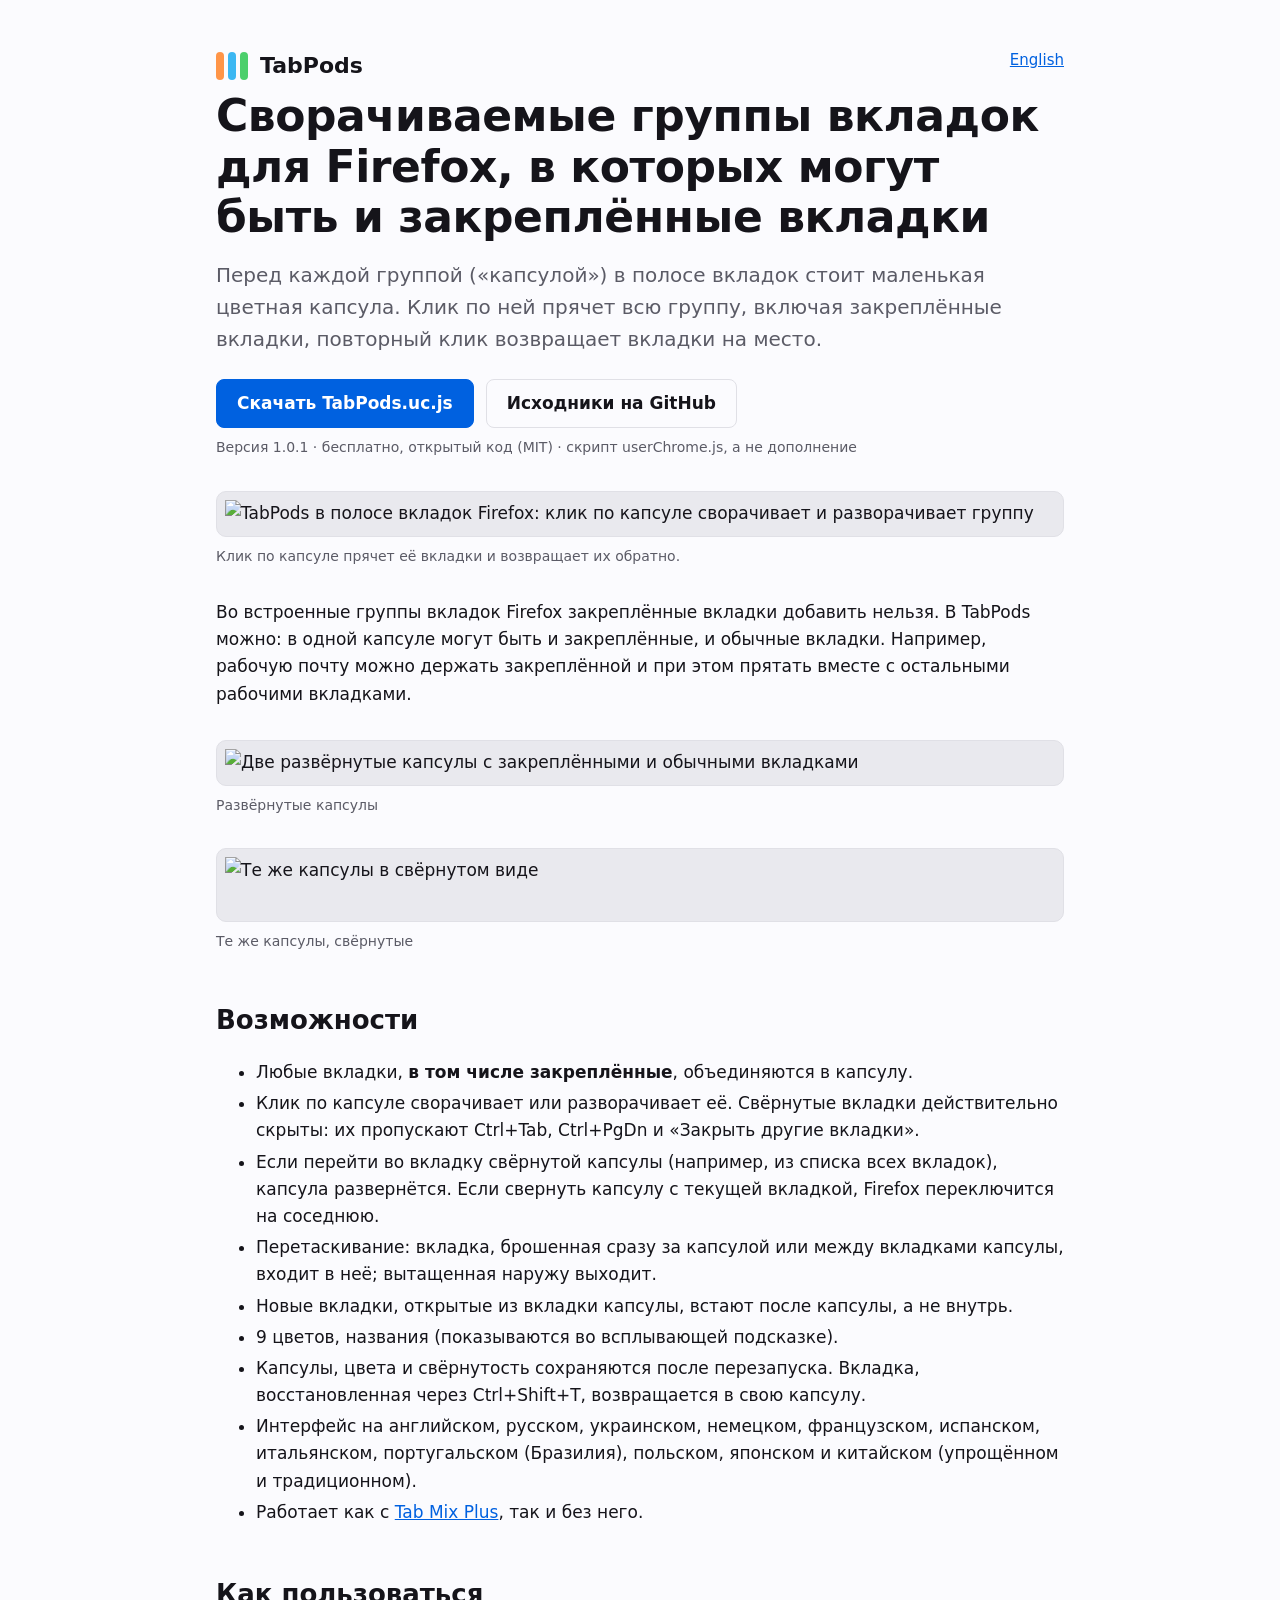
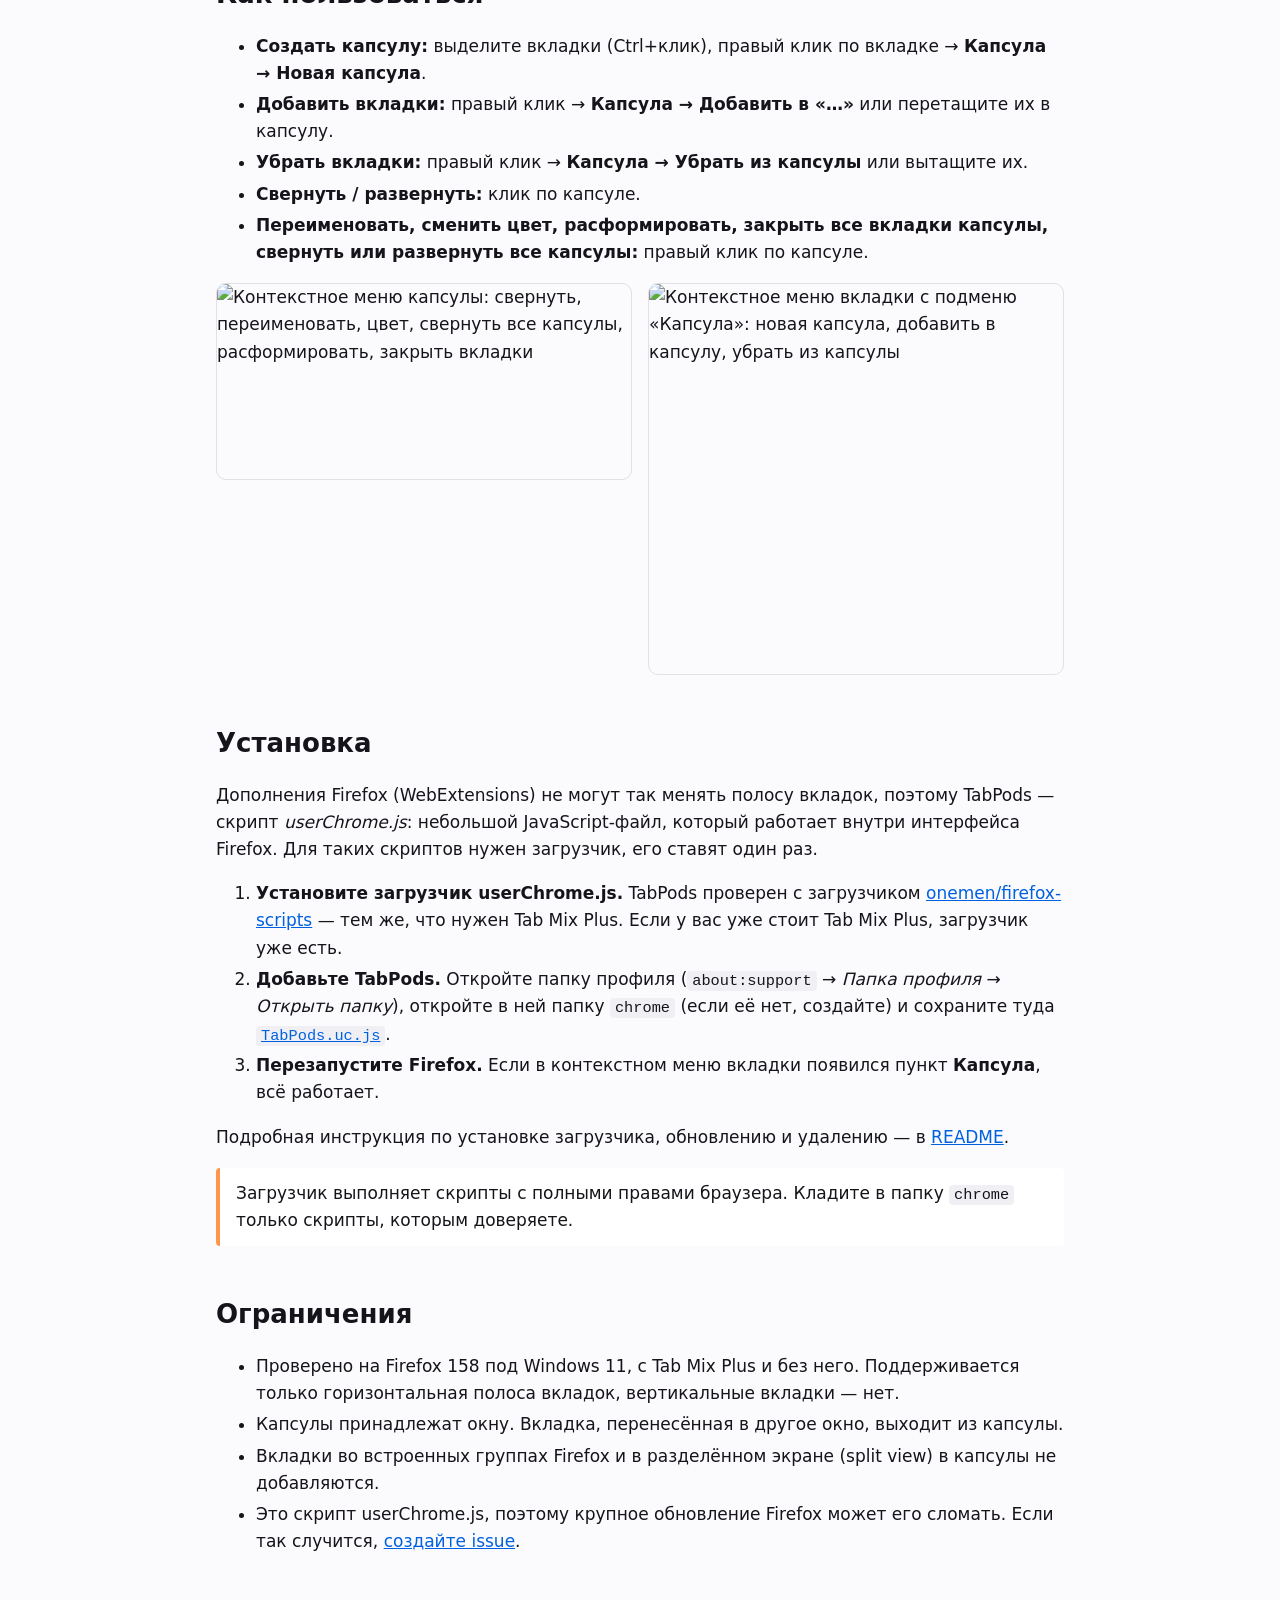
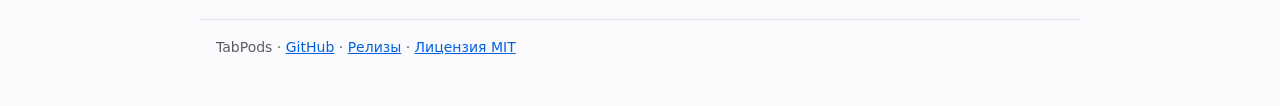
==== site/ru/index.html @ 1d57e06f "Add a project page on GitHub Pages site/ holds an English and a Russian landing page with a sitemap;" ====
<!doctype html>
<html lang="ru">
<head>
  <meta charset="utf-8">
  <meta name="viewport" content="width=device-width, initial-scale=1">
  <title>TabPods – сворачиваемые группы вкладок для Firefox, в том числе с закреплёнными вкладками</title>
  <meta name="description" content="TabPods — бесплатный скрипт userChrome.js для Firefox: цветные сворачиваемые группы вкладок, в которых могут быть и закреплённые вкладки. Клик по капсуле прячет всю группу.">
  <link rel="canonical" href="https://buinsky.github.io/TabPods/ru/">
  <link rel="alternate" hreflang="en" href="https://buinsky.github.io/TabPods/">
  <link rel="alternate" hreflang="ru" href="https://buinsky.github.io/TabPods/ru/">
  <link rel="alternate" hreflang="x-default" href="https://buinsky.github.io/TabPods/">
  <meta property="og:type" content="website">
  <meta property="og:title" content="TabPods – сворачиваемые группы вкладок для Firefox">
  <meta property="og:description" content="Цветные капсулы в полосе вкладок Firefox прячут группы вкладок, включая закреплённые.">
  <meta property="og:url" content="https://buinsky.github.io/TabPods/ru/">
  <meta property="og:image" content="https://buinsky.github.io/TabPods/images/capsule-menu.png">
  <meta property="og:locale" content="ru_RU">
  <link rel="stylesheet" href="../style.css">
  <script type="application/ld+json">
  {
    "@context": "https://schema.org",
    "@type": "SoftwareApplication",
    "name": "TabPods",
    "description": "Сворачиваемые группы вкладок для Firefox, в которых могут быть и закреплённые вкладки (скрипт userChrome.js).",
    "inLanguage": "ru",
    "applicationCategory": "BrowserApplication",
    "operatingSystem": "Windows, macOS, Linux",
    "softwareVersion": "1.0.1",
    "softwareRequirements": "Firefox с загрузчиком userChrome.js",
    "license": "https://opensource.org/licenses/MIT",
    "url": "https://buinsky.github.io/TabPods/ru/",
    "downloadUrl": "https://github.com/buinsky/TabPods/releases/latest/download/TabPods.uc.js",
    "codeRepository": "https://github.com/buinsky/TabPods",
    "offers": {"@type": "Offer", "price": "0", "priceCurrency": "USD"}
  }
  </script>
</head>
<body>
  <header>
    <a class="lang" href="../" hreflang="en" lang="en">English</a>
    <p class="brand"><span class="pills" aria-hidden="true"><span></span><span></span><span></span></span>TabPods</p>
    <h1>Сворачиваемые группы вкладок для Firefox, в которых могут быть и закреплённые вкладки</h1>
    <p class="lead">Перед каждой группой («капсулой») в полосе вкладок стоит маленькая цветная капсула. Клик по ней прячет всю группу, включая закреплённые вкладки, повторный клик возвращает вкладки на место.</p>
    <div class="actions">
      <a class="button primary" href="https://github.com/buinsky/TabPods/releases/latest/download/TabPods.uc.js">Скачать TabPods.uc.js</a>
      <a class="button" href="https://github.com/buinsky/TabPods/blob/main/README.ru.md">Исходники на GitHub</a>
    </div>
    <p class="meta">Версия 1.0.1 · бесплатно, открытый код (MIT) · скрипт userChrome.js, а не дополнение</p>
  </header>

  <main>
    <figure>
      <div class="strip"><img src="../images/demo.gif" width="1621" height="55" alt="TabPods в полосе вкладок Firefox: клик по капсуле сворачивает и разворачивает группу вкладок"></div>
      <figcaption>Клик по капсуле прячет её вкладки и возвращает их обратно.</figcaption>
    </figure>

    <p>Во встроенные группы вкладок Firefox закреплённые вкладки добавить нельзя. В TabPods можно: в одной капсуле могут быть и закреплённые, и обычные вкладки. Например, рабочую почту можно держать закреплённой и при этом прятать вместе с остальными рабочими вкладками.</p>

    <figure>
      <div class="strip"><img src="../images/expanded.png" width="1621" height="55" alt="Две развёрнутые капсулы с закреплёнными и обычными вкладками"></div>
      <figcaption>Развёрнутые капсулы</figcaption>
    </figure>
    <figure>
      <div class="strip"><img src="../images/collapsed.png" width="820" height="55" alt="Те же капсулы в свёрнутом виде"></div>
      <figcaption>Те же капсулы, свёрнутые</figcaption>
    </figure>

    <h2>Возможности</h2>
    <ul>
      <li>Любые вкладки, <strong>в том числе закреплённые</strong>, объединяются в капсулу.</li>
      <li>Клик по капсуле сворачивает или разворачивает её. Свёрнутые вкладки действительно скрыты: их пропускают Ctrl+Tab, Ctrl+PgDn и «Закрыть другие вкладки».</li>
      <li>Если перейти во вкладку свёрнутой капсулы (например, из списка всех вкладок), капсула развернётся. Если свернуть капсулу с текущей вкладкой, Firefox переключится на соседнюю.</li>
      <li>Перетаскивание: вкладка, брошенная сразу за капсулой или между вкладками капсулы, входит в неё; вытащенная наружу выходит.</li>
      <li>Новые вкладки, открытые из вкладки капсулы, встают после капсулы, а не внутрь.</li>
      <li>9 цветов, названия (показываются во всплывающей подсказке).</li>
      <li>Капсулы, цвета и свёрнутость сохраняются после перезапуска. Вкладка, восстановленная через Ctrl+Shift+T, возвращается в свою капсулу.</li>
      <li>Интерфейс на английском, русском, украинском, немецком, французском, испанском, итальянском, португальском (Бразилия), польском, японском и китайском (упрощённом и традиционном).</li>
      <li>Работает как с <a href="https://onemen.github.io/tabmixplus-docs/">Tab Mix Plus</a>, так и без него.</li>
    </ul>

    <h2>Как пользоваться</h2>
    <ul>
      <li><strong>Создать капсулу:</strong> выделите вкладки (Ctrl+клик), правый клик по вкладке → <strong>Капсула → Новая капсула</strong>.</li>
      <li><strong>Добавить вкладки:</strong> правый клик → <strong>Капсула → Добавить в «…»</strong> или перетащите их в капсулу.</li>
      <li><strong>Убрать вкладки:</strong> правый клик → <strong>Капсула → Убрать из капсулы</strong> или вытащите их.</li>
      <li><strong>Свернуть / развернуть:</strong> клик по капсуле.</li>
      <li><strong>Переименовать, сменить цвет, расформировать, закрыть все вкладки капсулы, свернуть или развернуть все капсулы:</strong> правый клик по капсуле.</li>
    </ul>
    <div class="shots">
      <img src="../images/capsule-menu.png" width="1000" height="470" alt="Контекстное меню капсулы: свернуть, переименовать, цвет, свернуть все капсулы, расформировать, закрыть вкладки">
      <img src="../images/tab-menu.png" width="860" height="810" alt="Контекстное меню вкладки с подменю «Капсула»: новая капсула, добавить в капсулу, убрать из капсулы">
    </div>

    <h2>Установка</h2>
    <p>Дополнения Firefox (WebExtensions) не могут так менять полосу вкладок, поэтому TabPods — скрипт <em>userChrome.js</em>: небольшой JavaScript-файл, который работает внутри интерфейса Firefox. Для таких скриптов нужен загрузчик, его ставят один раз.</p>
    <ol>
      <li><strong>Установите загрузчик userChrome.js.</strong> TabPods проверен с загрузчиком <a href="https://github.com/onemen/firefox-scripts">onemen/firefox-scripts</a> — тем же, что нужен Tab Mix Plus. Если у вас уже стоит Tab Mix Plus, загрузчик уже есть.</li>
      <li><strong>Добавьте TabPods.</strong> Откройте папку профиля (<code>about:support</code> → <em>Папка профиля</em> → <em>Открыть папку</em>), откройте в ней папку <code>chrome</code> (если её нет, создайте) и сохраните туда <a href="https://github.com/buinsky/TabPods/releases/latest/download/TabPods.uc.js"><code>TabPods.uc.js</code></a>.</li>
      <li><strong>Перезапустите Firefox.</strong> Если в контекстном меню вкладки появился пункт <strong>Капсула</strong>, всё работает.</li>
    </ol>
    <p>Подробная инструкция по установке загрузчика, обновлению и удалению — в <a href="https://github.com/buinsky/TabPods/blob/main/README.ru.md#установка">README</a>.</p>
    <p class="note">Загрузчик выполняет скрипты с полными правами браузера. Кладите в папку <code>chrome</code> только скрипты, которым доверяете.</p>

    <h2>Ограничения</h2>
    <ul>
      <li>Проверено на Firefox 158 под Windows 11, с Tab Mix Plus и без него. Поддерживается только горизонтальная полоса вкладок, вертикальные вкладки — нет.</li>
      <li>Капсулы принадлежат окну. Вкладка, перенесённая в другое окно, выходит из капсулы.</li>
      <li>Вкладки во встроенных группах Firefox и в разделённом экране (split view) в капсулы не добавляются.</li>
      <li>Это скрипт userChrome.js, поэтому крупное обновление Firefox может его сломать. Если так случится, <a href="https://github.com/buinsky/TabPods/issues">создайте issue</a>.</li>
    </ul>
  </main>

  <footer>
    TabPods · <a href="https://github.com/buinsky/TabPods">GitHub</a> · <a href="https://github.com/buinsky/TabPods/releases">Релизы</a> · <a href="https://github.com/buinsky/TabPods/blob/main/LICENSE">Лицензия MIT</a>
  </footer>
</body>
</html>
---- site/style.css ----
:root {
  --bg: #fbfbfe;
  --surface: #ffffff;
  --text: #15141a;
  --muted: #5b5b66;
  --border: #e0e0e6;
  --code-bg: #f0f0f4;
  --accent: #0061e0;
  --accent-text: #ffffff;
  --strip: #e9e9ee;
  --orange: #ff9548;
  --blue: #3cb7f2;
  --green: #4ccf6c;
  color-scheme: light;
}

@media (prefers-color-scheme: dark) {
  :root {
    --bg: #1c1b22;
    --surface: #2b2a33;
    --text: #fbfbfe;
    --muted: #b8b8c2;
    --border: #3f3e48;
    --code-bg: #35343d;
    --accent: #00ddff;
    --accent-text: #15141a;
    --strip: #2b2a33;
    color-scheme: dark;
  }
}

* {
  box-sizing: border-box;
}

body {
  margin: 0;
  background: var(--bg);
  color: var(--text);
  font: 17px/1.6 system-ui, -apple-system, "Segoe UI", Roboto, "Helvetica Neue", Arial, sans-serif;
}

a {
  color: var(--accent);
}

main,
header,
footer {
  max-width: 880px;
  margin: 0 auto;
  padding: 0 16px;
}

header {
  padding-top: 48px;
}

.lang {
  float: right;
  font-size: 15px;
}

.brand {
  display: flex;
  align-items: center;
  gap: 12px;
  margin: 0 0 8px;
  font-size: 22px;
  font-weight: 700;
}

.pills {
  display: inline-flex;
  gap: 4px;
}

.pills span {
  width: 8px;
  height: 28px;
  border-radius: 4px;
  background: var(--orange);
}

.pills span:nth-child(2) {
  background: var(--blue);
}

.pills span:nth-child(3) {
  background: var(--green);
}

h1 {
  margin: 0 0 16px;
  font-size: clamp(30px, 5vw, 44px);
  line-height: 1.15;
  letter-spacing: -0.01em;
}

.lead {
  margin: 0 0 24px;
  color: var(--muted);
  font-size: 20px;
}

.actions {
  display: flex;
  flex-wrap: wrap;
  gap: 12px;
  margin-bottom: 8px;
}

.button {
  display: inline-block;
  padding: 10px 20px;
  border: 1px solid var(--border);
  border-radius: 8px;
  color: var(--text);
  font-weight: 600;
  text-decoration: none;
}

.button.primary {
  border-color: var(--accent);
  background: var(--accent);
  color: var(--accent-text);
}

.meta {
  margin: 0;
  color: var(--muted);
  font-size: 14px;
}

figure {
  margin: 32px 0;
}

.strip {
  overflow-x: auto;
  padding: 8px;
  border: 1px solid var(--border);
  border-radius: 10px;
  background: var(--strip);
}

.strip img {
  display: block;
  width: 100%;
  min-width: 600px;
  height: auto;
}

figcaption {
  margin-top: 8px;
  color: var(--muted);
  font-size: 14px;
}

.shots {
  display: grid;
  grid-template-columns: repeat(auto-fit, minmax(260px, 1fr));
  gap: 16px;
  align-items: start;
}

.shots img {
  display: block;
  width: 100%;
  height: auto;
  border: 1px solid var(--border);
  border-radius: 10px;
}

h2 {
  margin: 48px 0 12px;
  font-size: 26px;
}

h3 {
  margin: 24px 0 8px;
  font-size: 19px;
}

li {
  margin: 4px 0;
}

code,
pre {
  font-family: ui-monospace, "Cascadia Code", Consolas, monospace;
  font-size: 0.9em;
}

code {
  padding: 1px 5px;
  border-radius: 4px;
  background: var(--code-bg);
}

.note {
  padding: 12px 16px;
  border-left: 4px solid var(--orange);
  border-radius: 4px;
  background: var(--surface);
}

footer {
  margin-top: 64px;
  padding-top: 16px;
  padding-bottom: 48px;
  border-top: 1px solid var(--border);
  color: var(--muted);
  font-size: 14px;
}
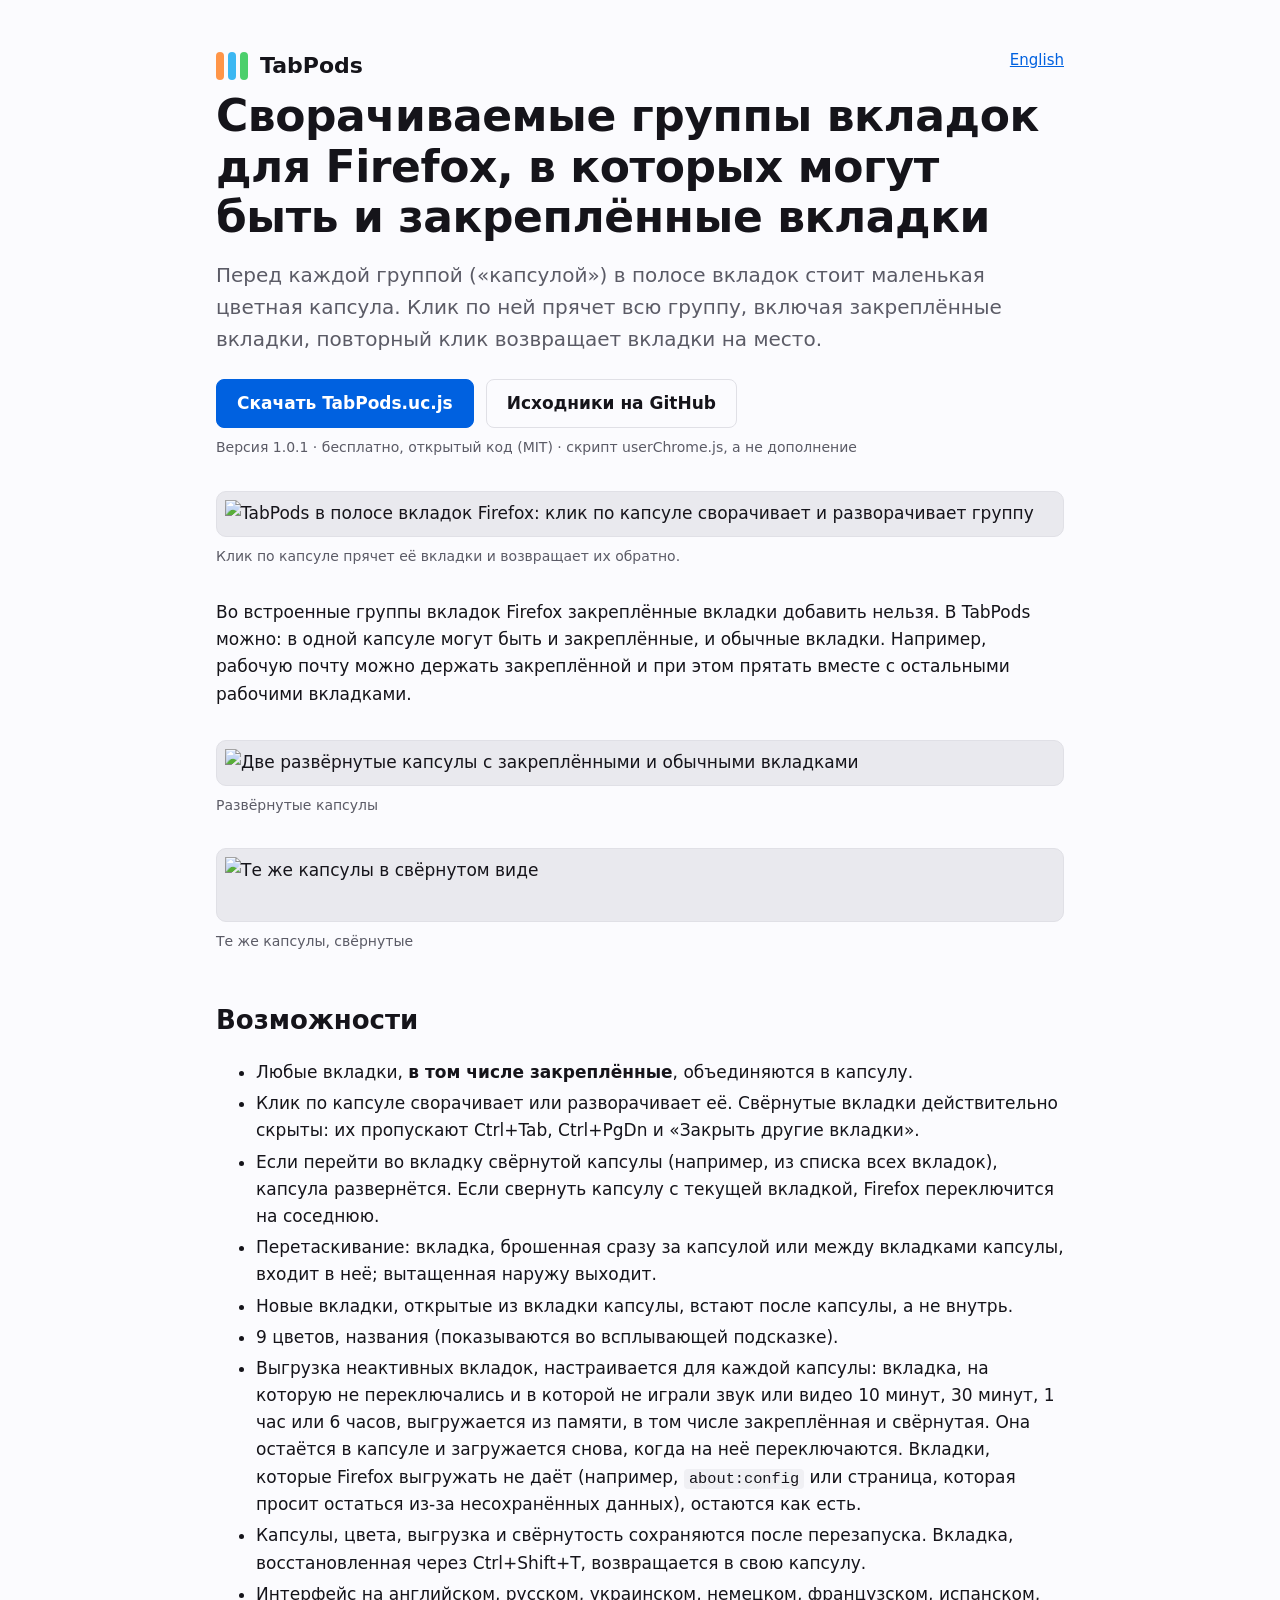
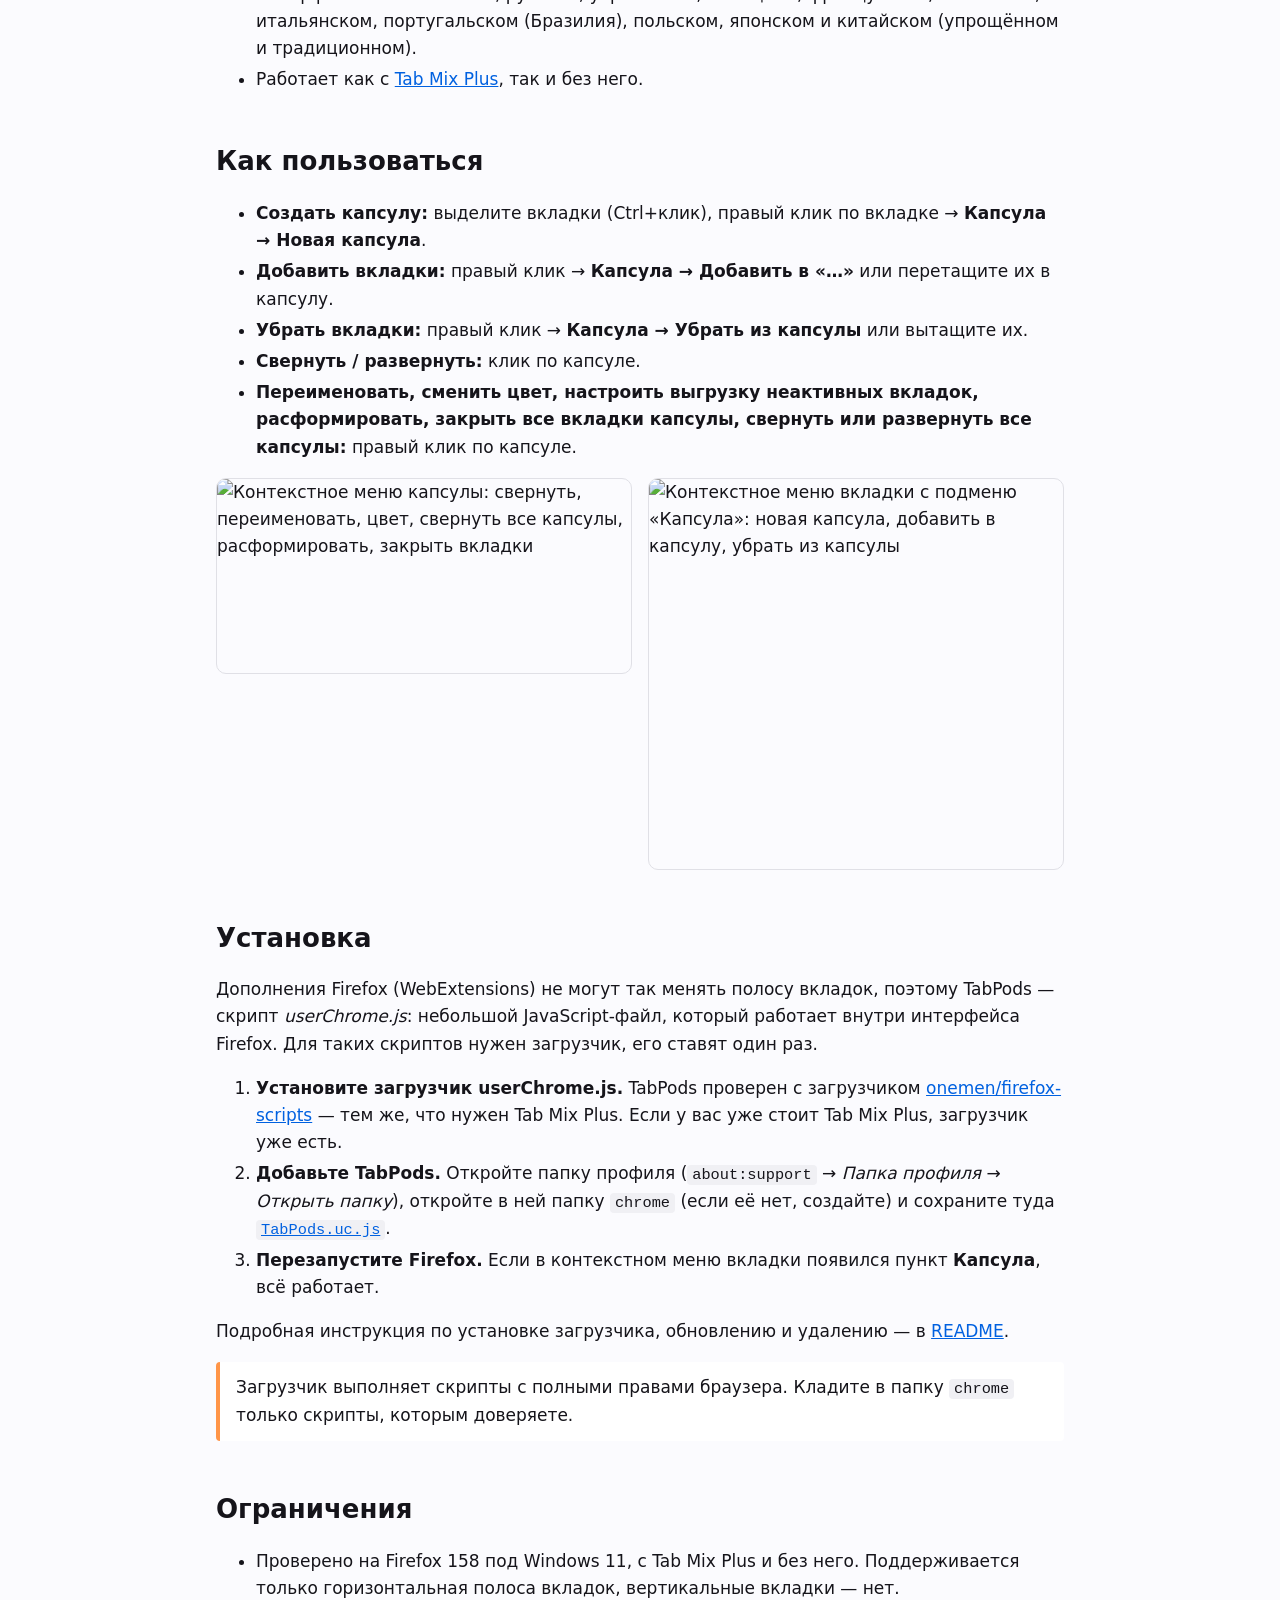
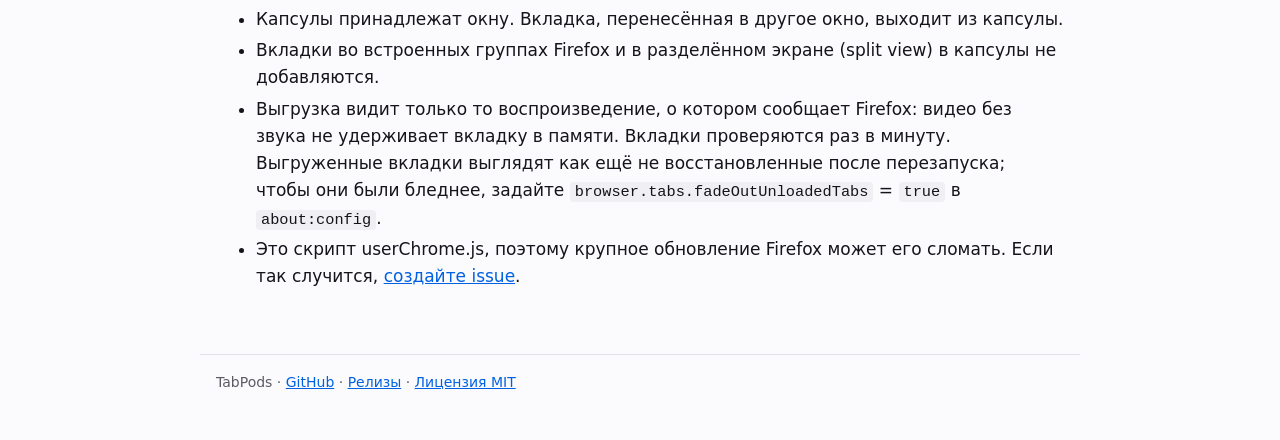
==== commit 5012bd42: "TabPods 1.1.0: unload inactive tabs of a pod The capsule menu gets an "Unload inactive tabs" submenu" ====
--- a/site/ru/index.html
+++ b/site/ru/index.html
@@ -73,7 +73,8 @@
       <li>Перетаскивание: вкладка, брошенная сразу за капсулой или между вкладками капсулы, входит в неё; вытащенная наружу выходит.</li>
       <li>Новые вкладки, открытые из вкладки капсулы, встают после капсулы, а не внутрь.</li>
       <li>9 цветов, названия (показываются во всплывающей подсказке).</li>
-      <li>Капсулы, цвета и свёрнутость сохраняются после перезапуска. Вкладка, восстановленная через Ctrl+Shift+T, возвращается в свою капсулу.</li>
+      <li>Выгрузка неактивных вкладок, настраивается для каждой капсулы: вкладка, на которую не переключались и в которой не играли звук или видео 10 минут, 30 минут, 1 час или 6 часов, выгружается из памяти, в том числе закреплённая и свёрнутая. Она остаётся в капсуле и загружается снова, когда на неё переключаются. Вкладки, которые Firefox выгружать не даёт (например, <code>about:config</code> или страница, которая просит остаться из-за несохранённых данных), остаются как есть.</li>
+      <li>Капсулы, цвета, выгрузка и свёрнутость сохраняются после перезапуска. Вкладка, восстановленная через Ctrl+Shift+T, возвращается в свою капсулу.</li>
       <li>Интерфейс на английском, русском, украинском, немецком, французском, испанском, итальянском, португальском (Бразилия), польском, японском и китайском (упрощённом и традиционном).</li>
       <li>Работает как с <a href="https://onemen.github.io/tabmixplus-docs/">Tab Mix Plus</a>, так и без него.</li>
     </ul>
@@ -84,7 +85,7 @@
       <li><strong>Добавить вкладки:</strong> правый клик → <strong>Капсула → Добавить в «…»</strong> или перетащите их в капсулу.</li>
       <li><strong>Убрать вкладки:</strong> правый клик → <strong>Капсула → Убрать из капсулы</strong> или вытащите их.</li>
       <li><strong>Свернуть / развернуть:</strong> клик по капсуле.</li>
-      <li><strong>Переименовать, сменить цвет, расформировать, закрыть все вкладки капсулы, свернуть или развернуть все капсулы:</strong> правый клик по капсуле.</li>
+      <li><strong>Переименовать, сменить цвет, настроить выгрузку неактивных вкладок, расформировать, закрыть все вкладки капсулы, свернуть или развернуть все капсулы:</strong> правый клик по капсуле.</li>
     </ul>
     <div class="shots">
       <img src="../images/capsule-menu.png" width="1000" height="470" alt="Контекстное меню капсулы: свернуть, переименовать, цвет, свернуть все капсулы, расформировать, закрыть вкладки">
@@ -106,6 +107,7 @@
       <li>Проверено на Firefox 158 под Windows 11, с Tab Mix Plus и без него. Поддерживается только горизонтальная полоса вкладок, вертикальные вкладки — нет.</li>
       <li>Капсулы принадлежат окну. Вкладка, перенесённая в другое окно, выходит из капсулы.</li>
       <li>Вкладки во встроенных группах Firefox и в разделённом экране (split view) в капсулы не добавляются.</li>
+      <li>Выгрузка видит только то воспроизведение, о котором сообщает Firefox: видео без звука не удерживает вкладку в памяти. Вкладки проверяются раз в минуту. Выгруженные вкладки выглядят как ещё не восстановленные после перезапуска; чтобы они были бледнее, задайте <code>browser.tabs.fadeOutUnloadedTabs</code> = <code>true</code> в <code>about:config</code>.</li>
       <li>Это скрипт userChrome.js, поэтому крупное обновление Firefox может его сломать. Если так случится, <a href="https://github.com/buinsky/TabPods/issues">создайте issue</a>.</li>
     </ul>
   </main>
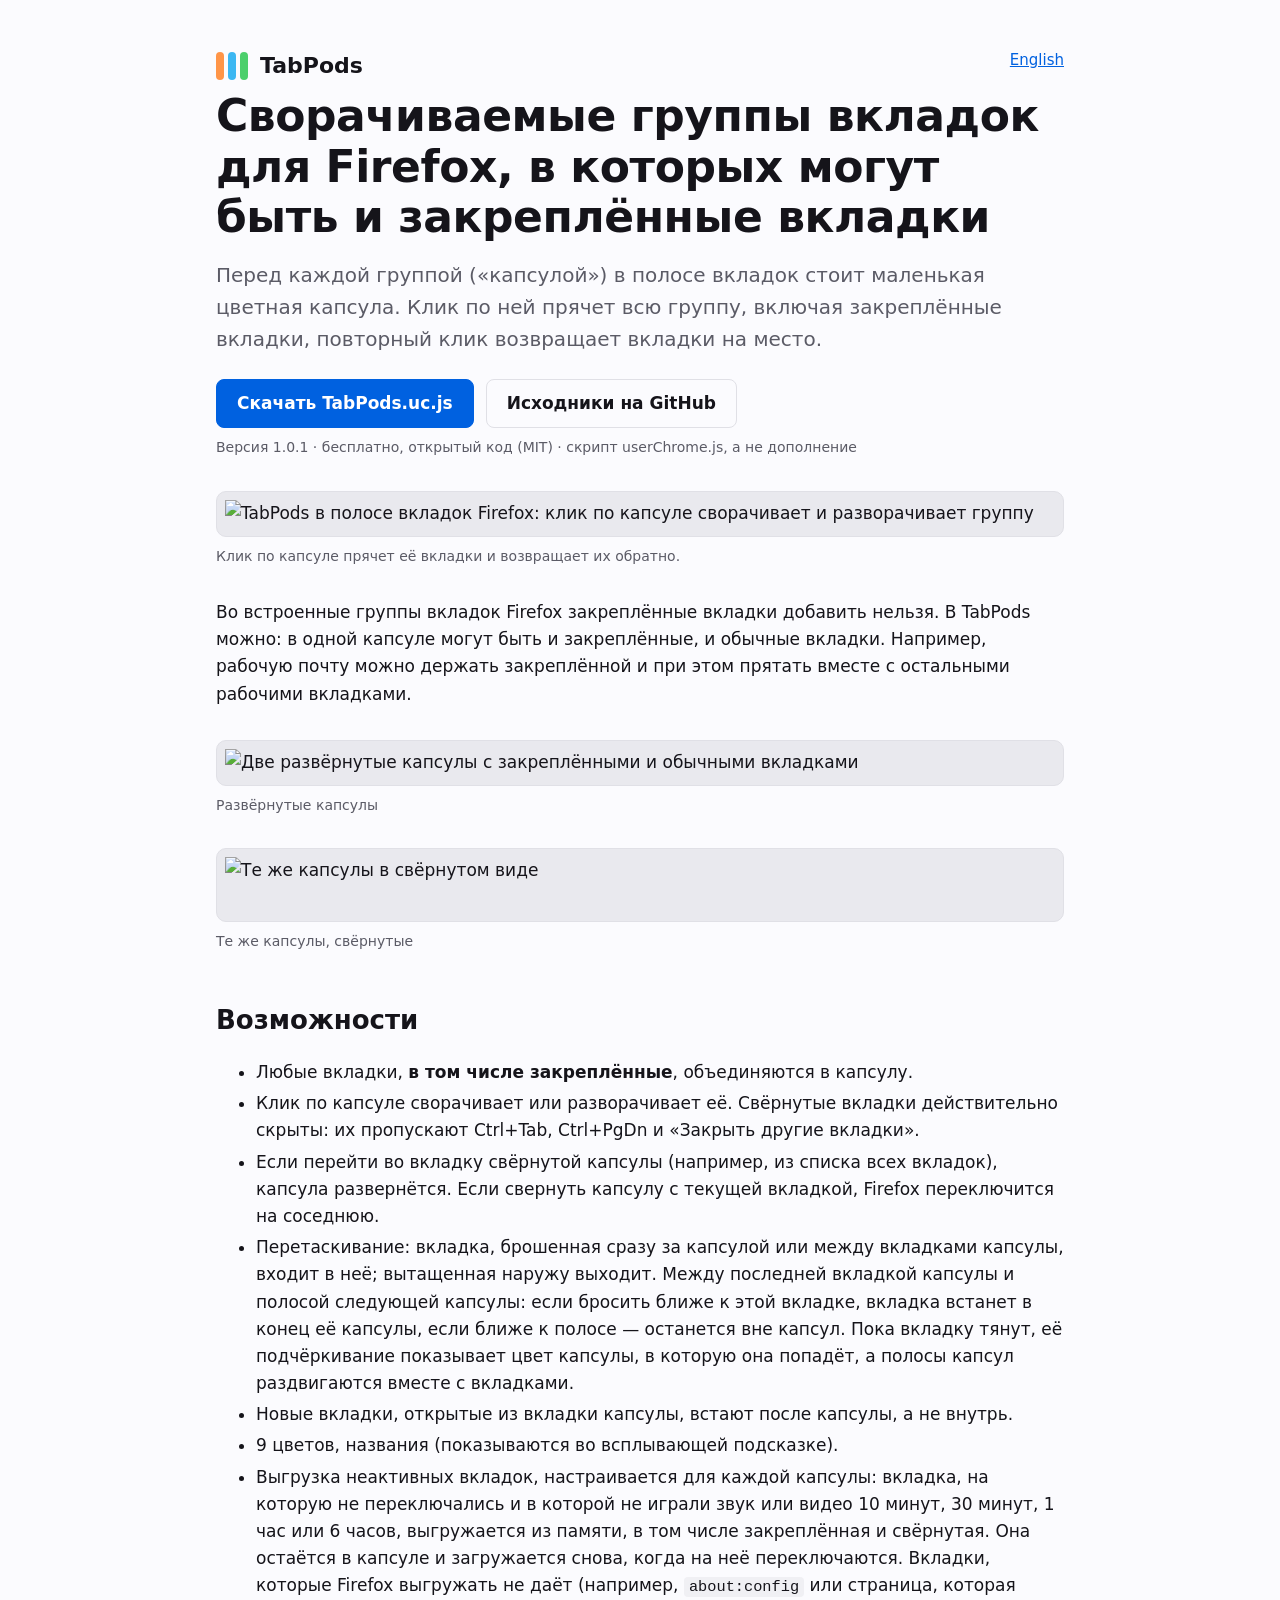
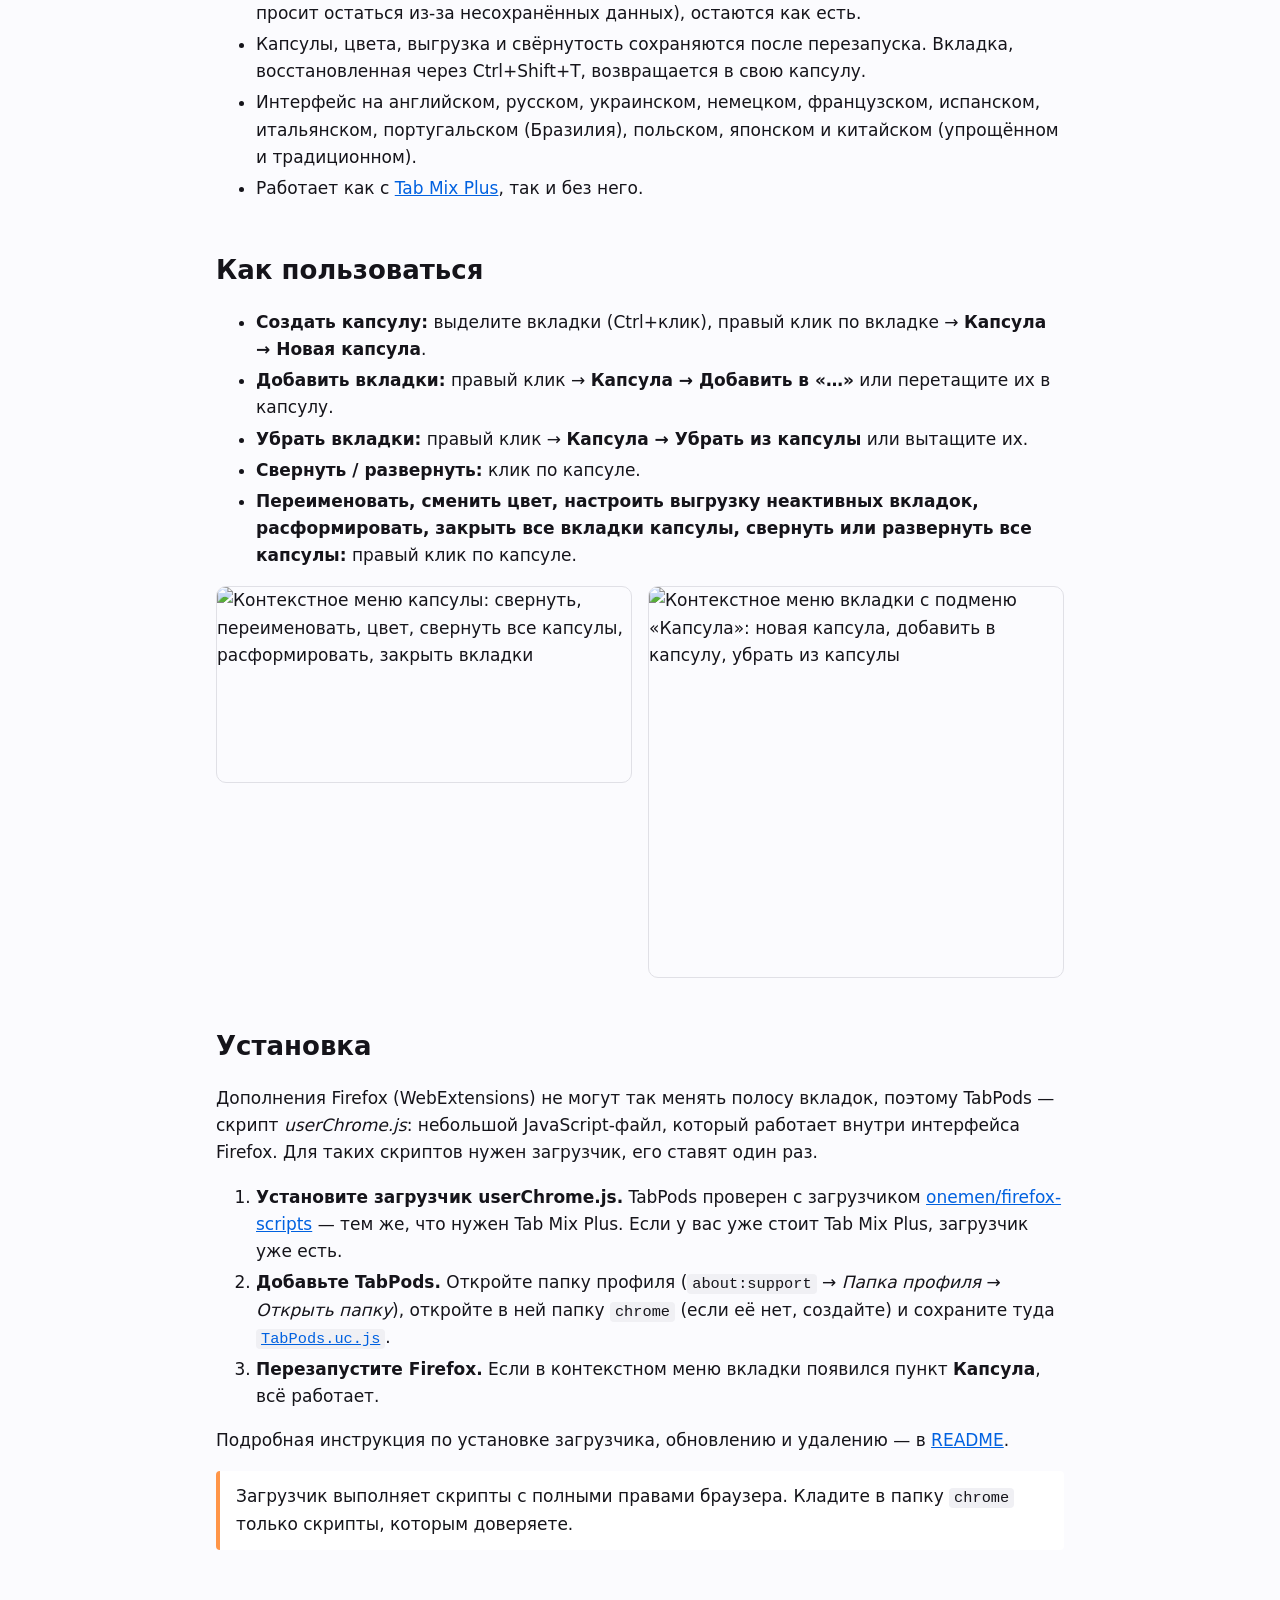
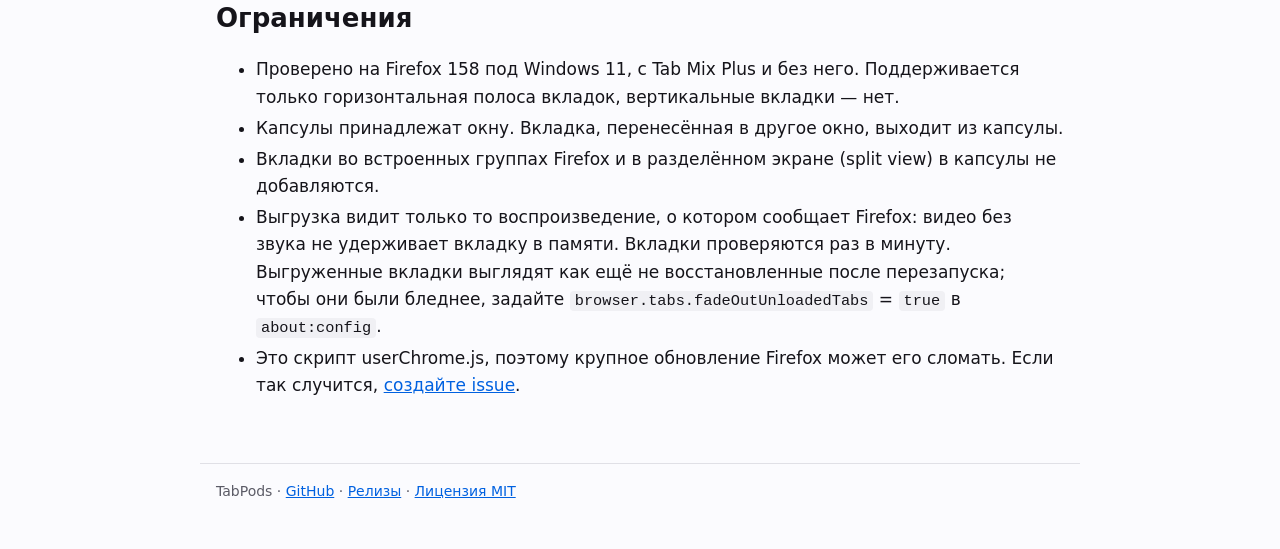
==== commit 58530ad8: "TabPods 1.2.0: drop a tab at the end of a pod, show where it goes Firefox does not know about capsul" ====
--- a/site/ru/index.html
+++ b/site/ru/index.html
@@ -70,7 +70,7 @@
       <li>Любые вкладки, <strong>в том числе закреплённые</strong>, объединяются в капсулу.</li>
       <li>Клик по капсуле сворачивает или разворачивает её. Свёрнутые вкладки действительно скрыты: их пропускают Ctrl+Tab, Ctrl+PgDn и «Закрыть другие вкладки».</li>
       <li>Если перейти во вкладку свёрнутой капсулы (например, из списка всех вкладок), капсула развернётся. Если свернуть капсулу с текущей вкладкой, Firefox переключится на соседнюю.</li>
-      <li>Перетаскивание: вкладка, брошенная сразу за капсулой или между вкладками капсулы, входит в неё; вытащенная наружу выходит.</li>
+      <li>Перетаскивание: вкладка, брошенная сразу за капсулой или между вкладками капсулы, входит в неё; вытащенная наружу выходит. Между последней вкладкой капсулы и полосой следующей капсулы: если бросить ближе к этой вкладке, вкладка встанет в конец её капсулы, если ближе к полосе — останется вне капсул. Пока вкладку тянут, её подчёркивание показывает цвет капсулы, в которую она попадёт, а полосы капсул раздвигаются вместе с вкладками.</li>
       <li>Новые вкладки, открытые из вкладки капсулы, встают после капсулы, а не внутрь.</li>
       <li>9 цветов, названия (показываются во всплывающей подсказке).</li>
       <li>Выгрузка неактивных вкладок, настраивается для каждой капсулы: вкладка, на которую не переключались и в которой не играли звук или видео 10 минут, 30 минут, 1 час или 6 часов, выгружается из памяти, в том числе закреплённая и свёрнутая. Она остаётся в капсуле и загружается снова, когда на неё переключаются. Вкладки, которые Firefox выгружать не даёт (например, <code>about:config</code> или страница, которая просит остаться из-за несохранённых данных), остаются как есть.</li>
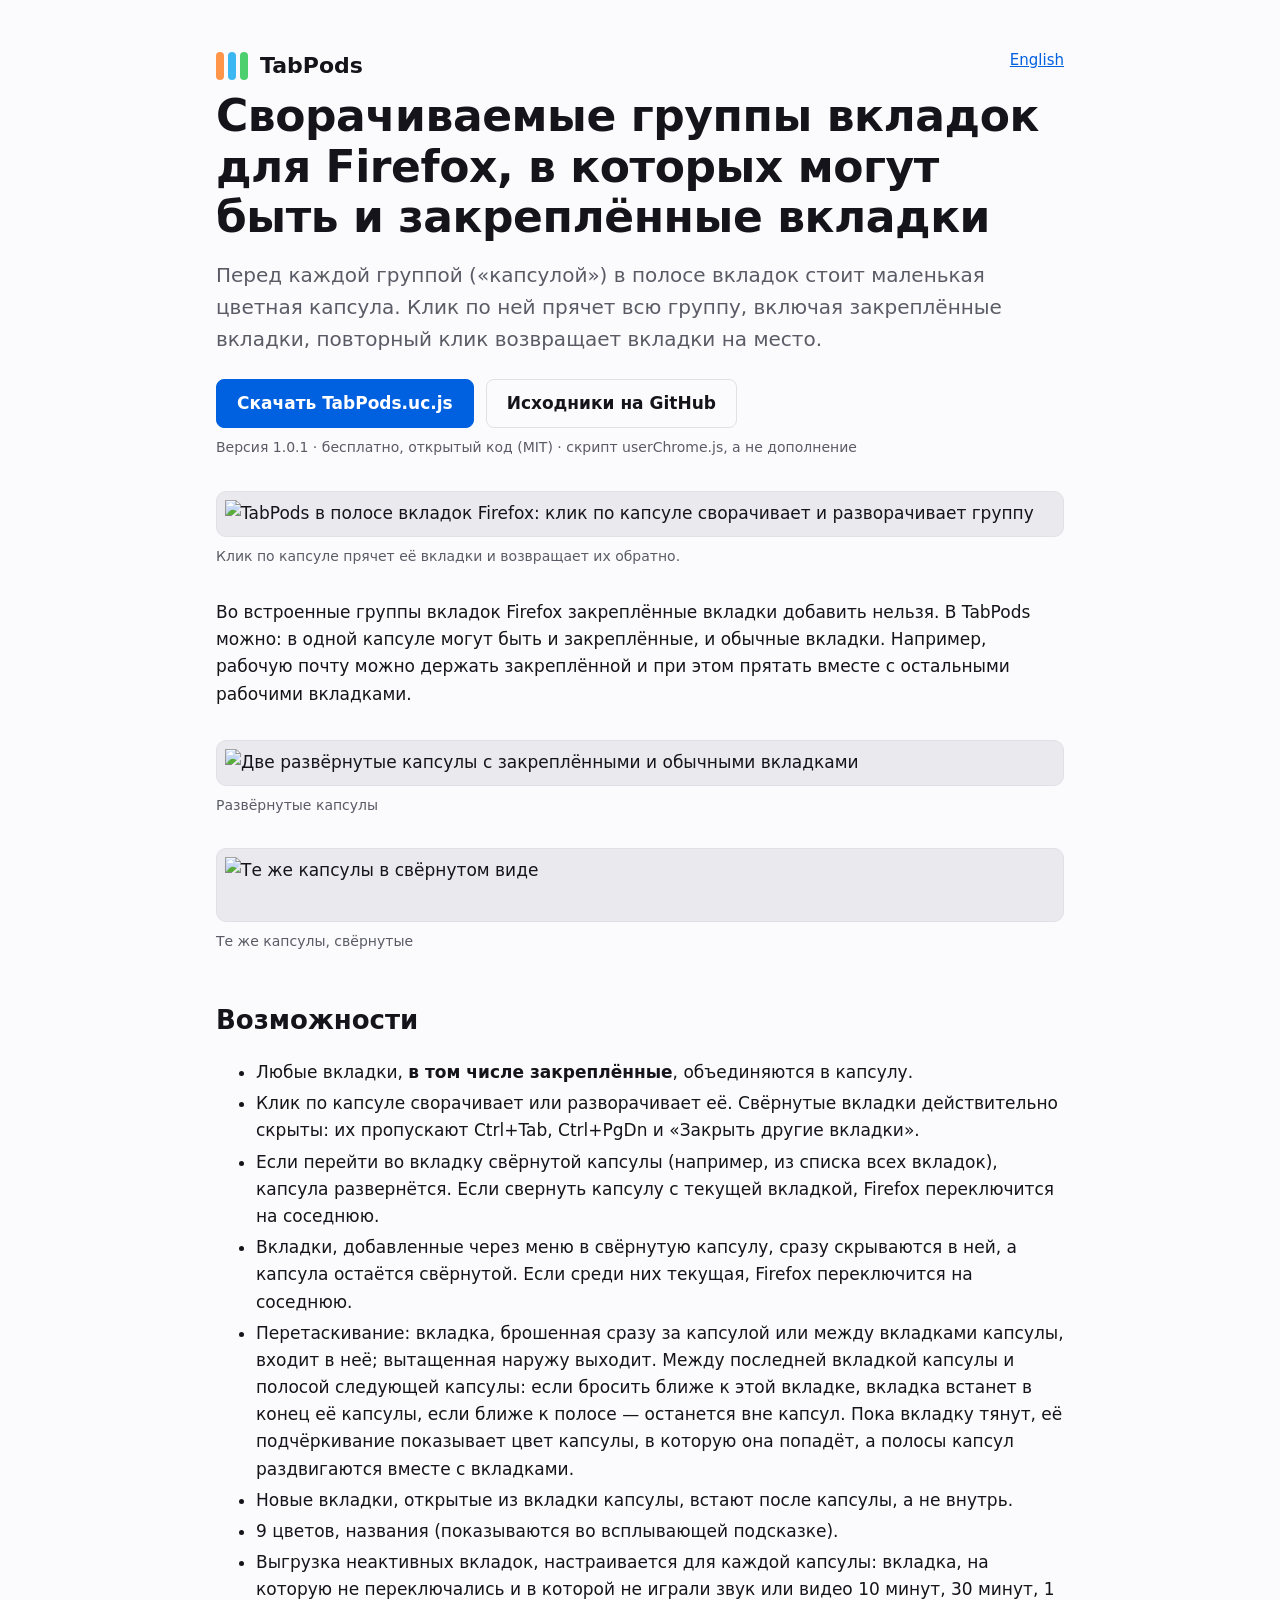
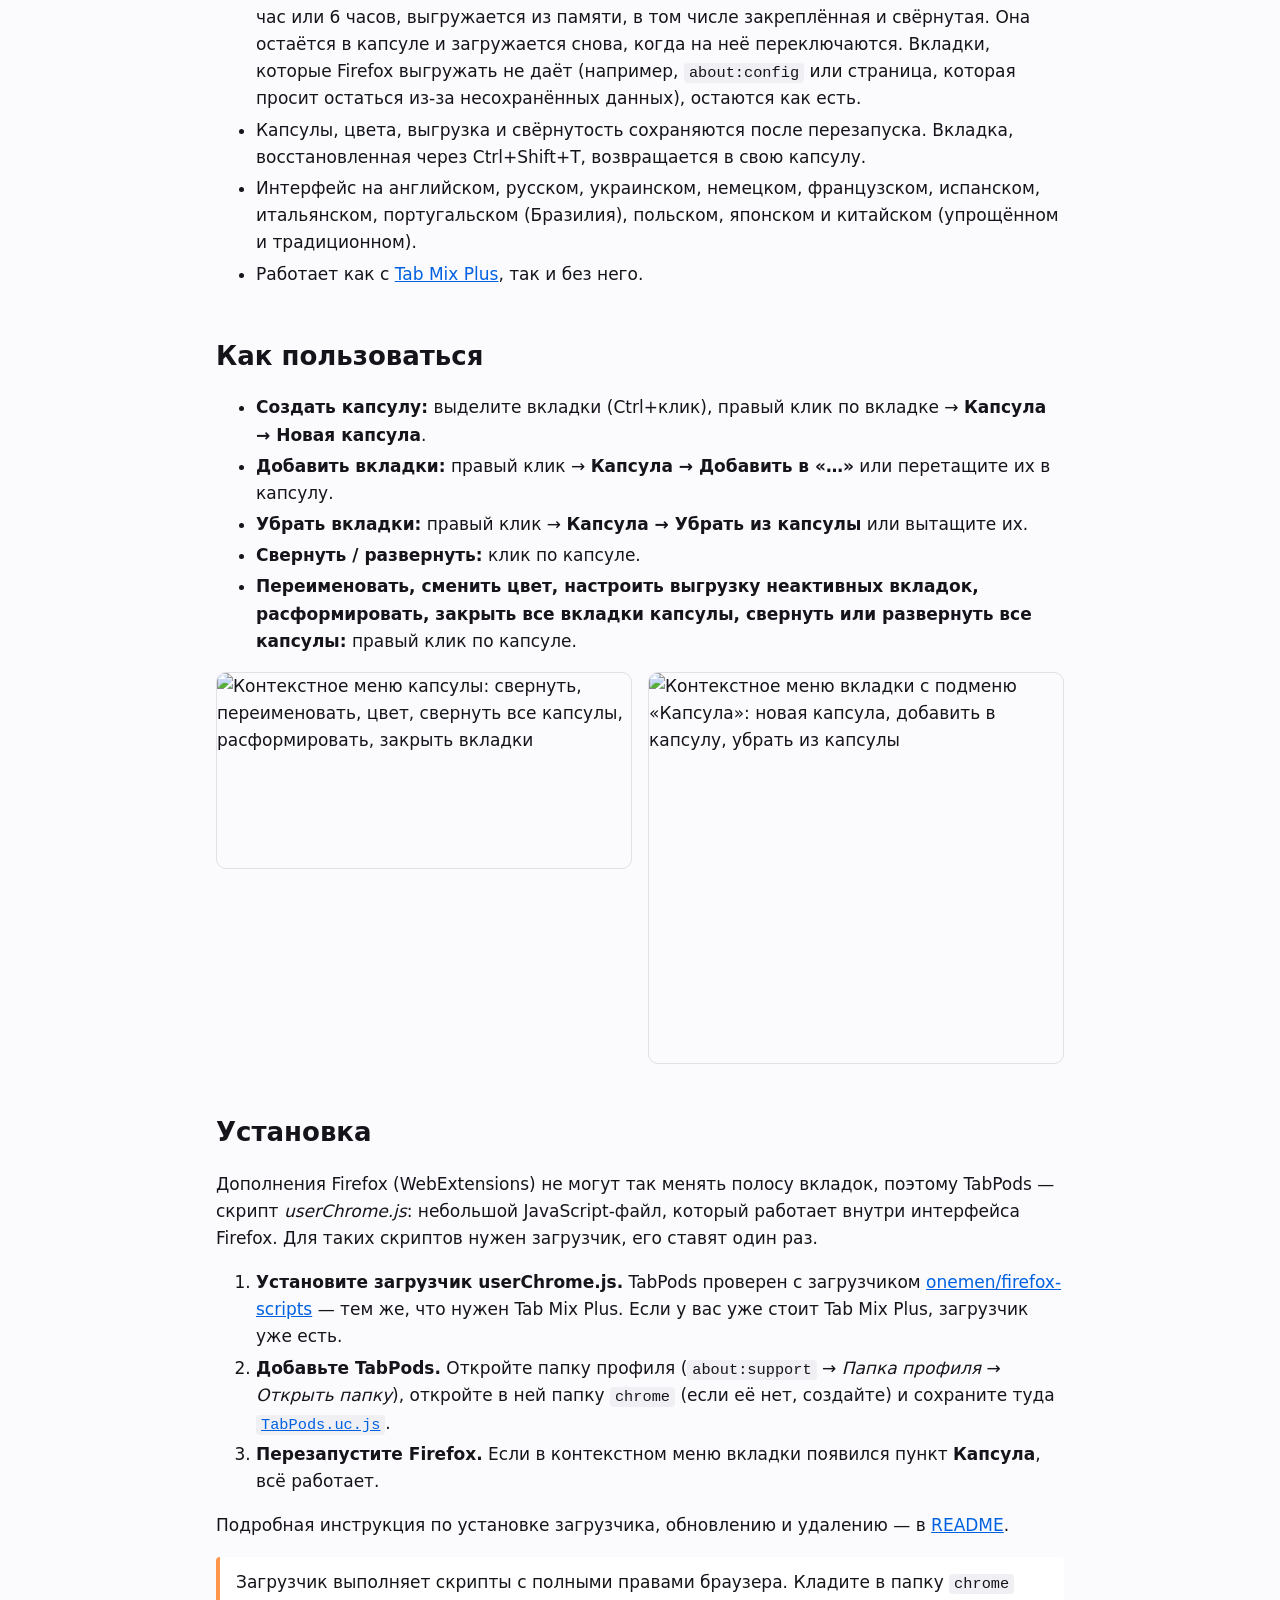
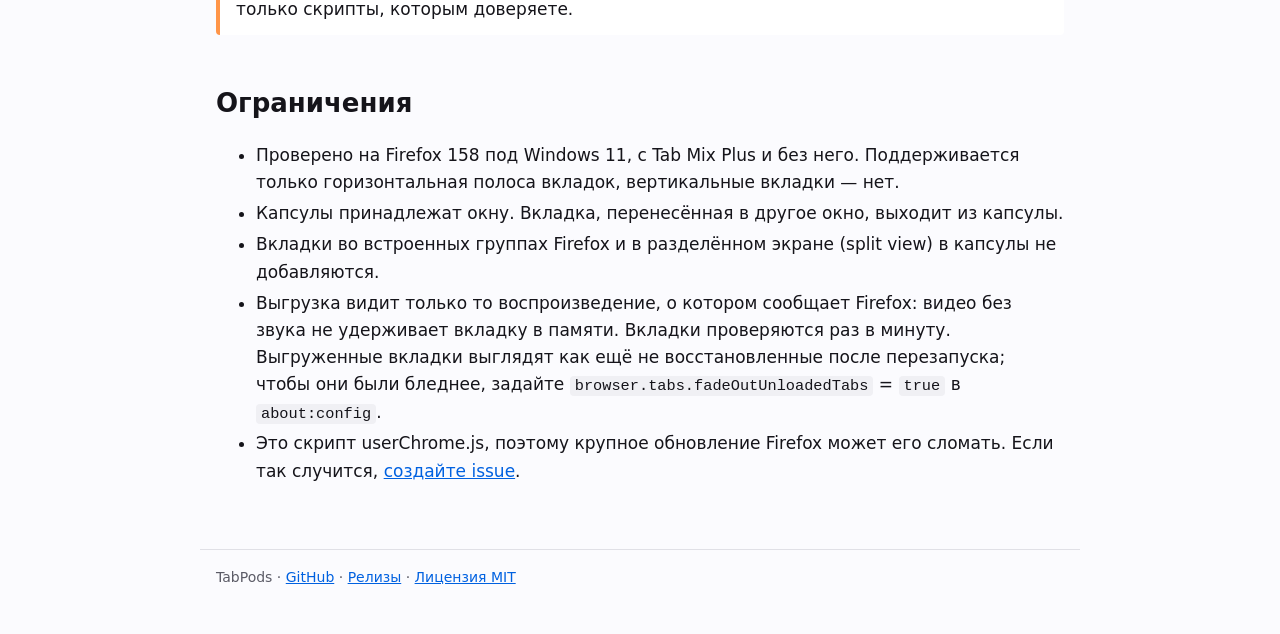
==== commit a4a32867: "TabPods 1.2.1: keep a collapsed pod collapsed when tabs are added, fix unpinning Tabs added to a col" ====
--- a/site/ru/index.html
+++ b/site/ru/index.html
@@ -70,6 +70,7 @@
       <li>Любые вкладки, <strong>в том числе закреплённые</strong>, объединяются в капсулу.</li>
       <li>Клик по капсуле сворачивает или разворачивает её. Свёрнутые вкладки действительно скрыты: их пропускают Ctrl+Tab, Ctrl+PgDn и «Закрыть другие вкладки».</li>
       <li>Если перейти во вкладку свёрнутой капсулы (например, из списка всех вкладок), капсула развернётся. Если свернуть капсулу с текущей вкладкой, Firefox переключится на соседнюю.</li>
+      <li>Вкладки, добавленные через меню в свёрнутую капсулу, сразу скрываются в ней, а капсула остаётся свёрнутой. Если среди них текущая, Firefox переключится на соседнюю.</li>
       <li>Перетаскивание: вкладка, брошенная сразу за капсулой или между вкладками капсулы, входит в неё; вытащенная наружу выходит. Между последней вкладкой капсулы и полосой следующей капсулы: если бросить ближе к этой вкладке, вкладка встанет в конец её капсулы, если ближе к полосе — останется вне капсул. Пока вкладку тянут, её подчёркивание показывает цвет капсулы, в которую она попадёт, а полосы капсул раздвигаются вместе с вкладками.</li>
       <li>Новые вкладки, открытые из вкладки капсулы, встают после капсулы, а не внутрь.</li>
       <li>9 цветов, названия (показываются во всплывающей подсказке).</li>
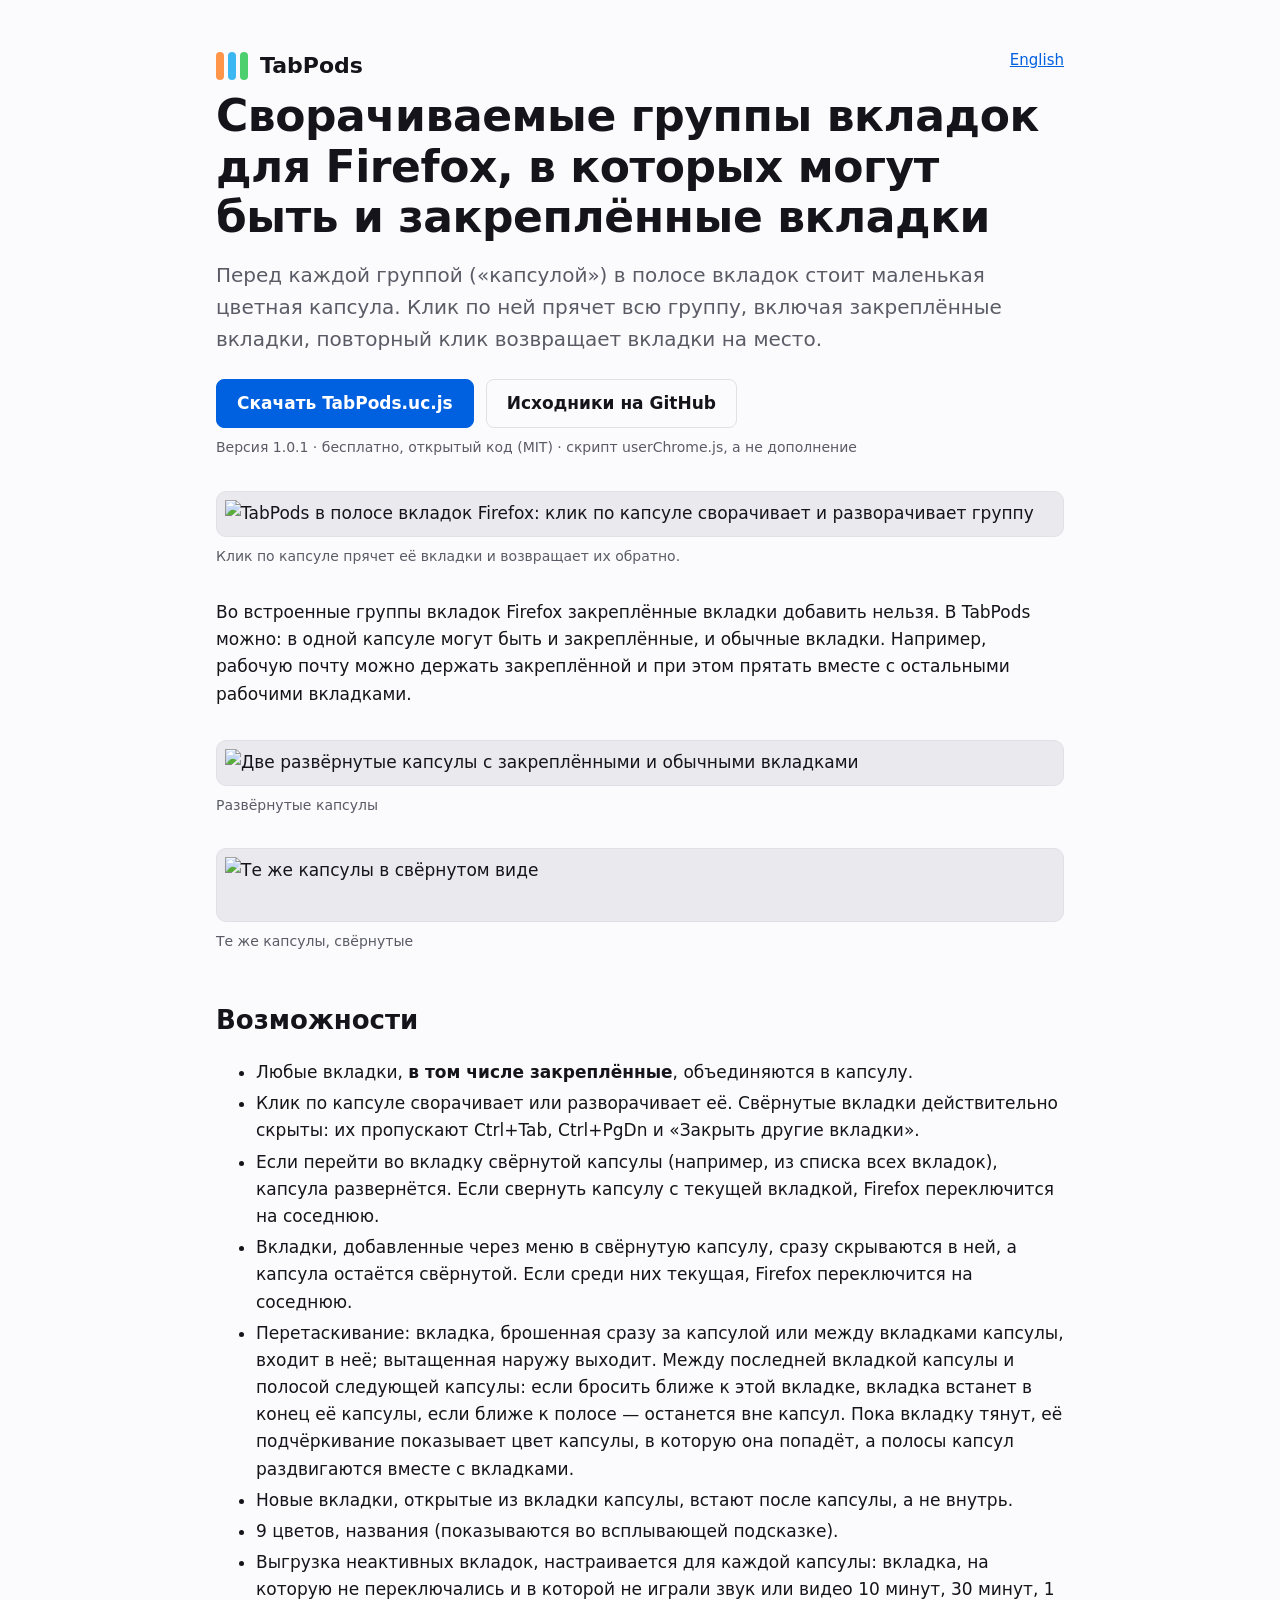
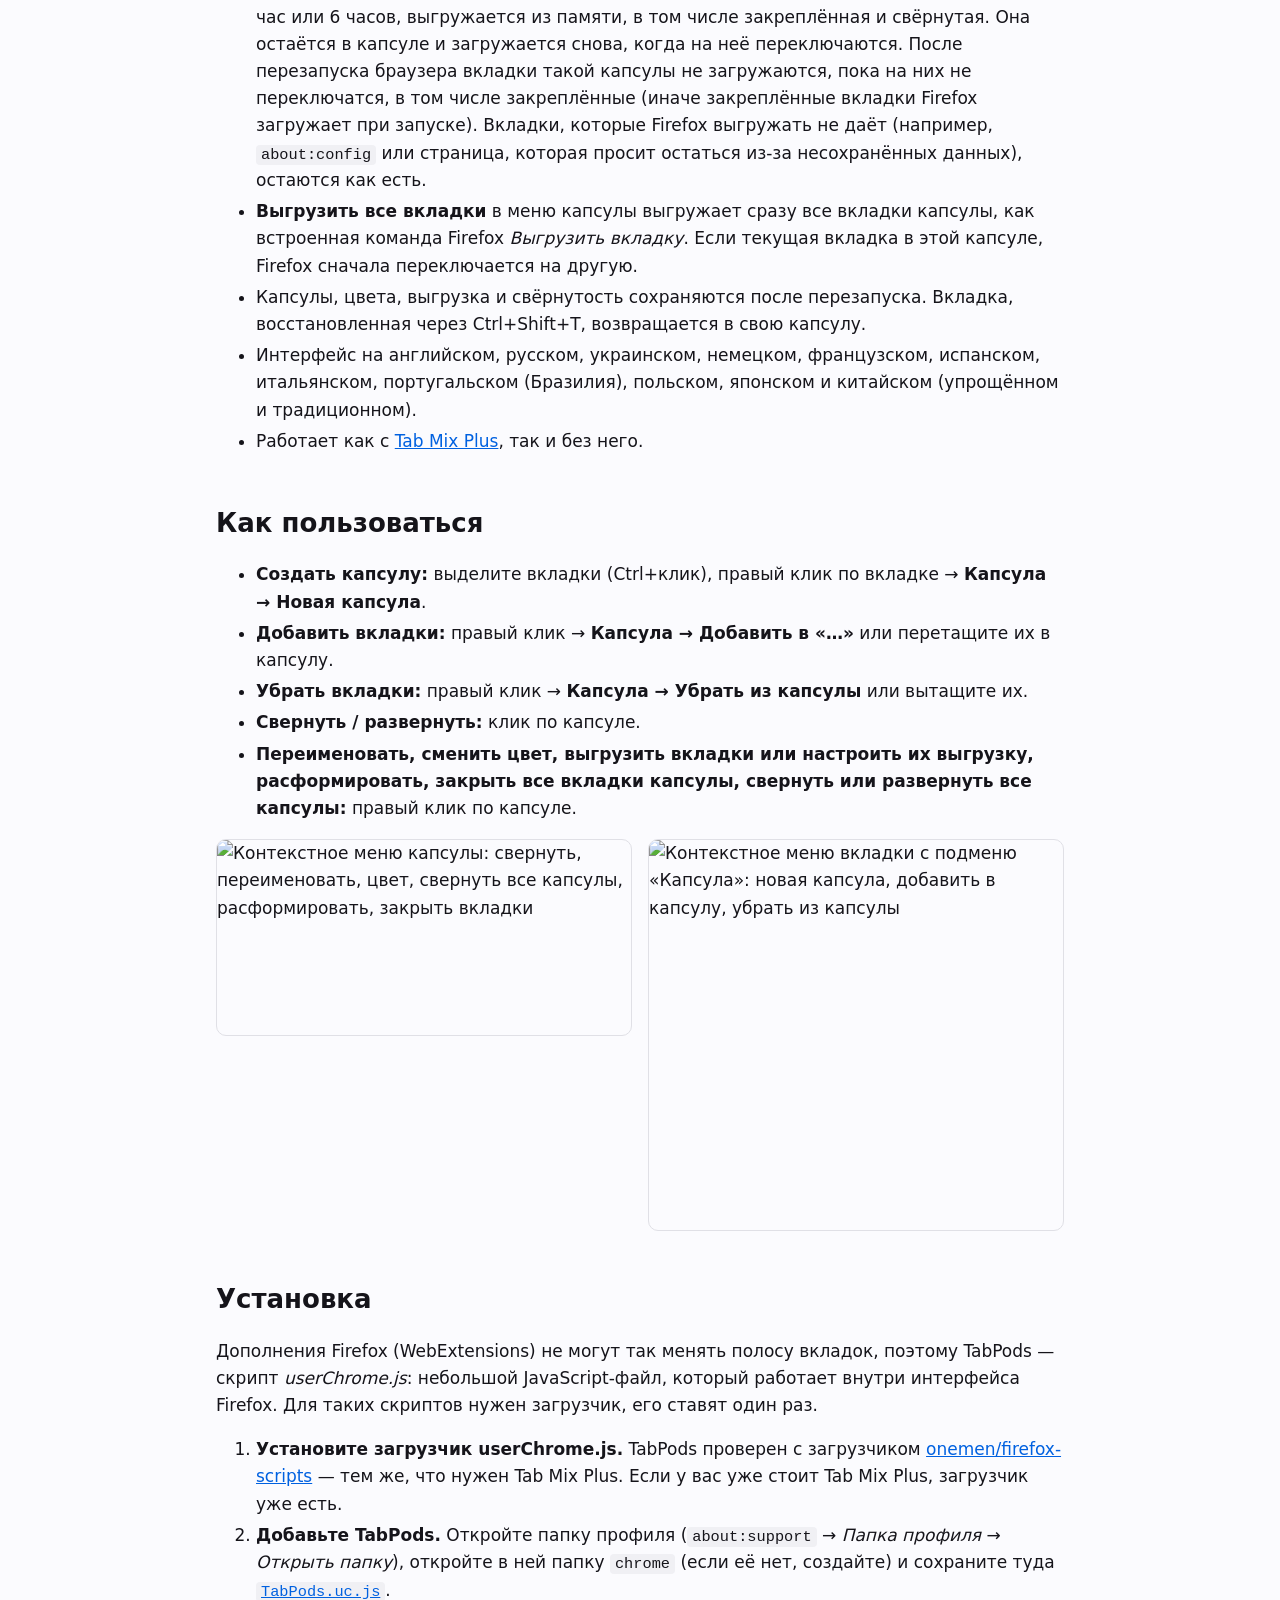
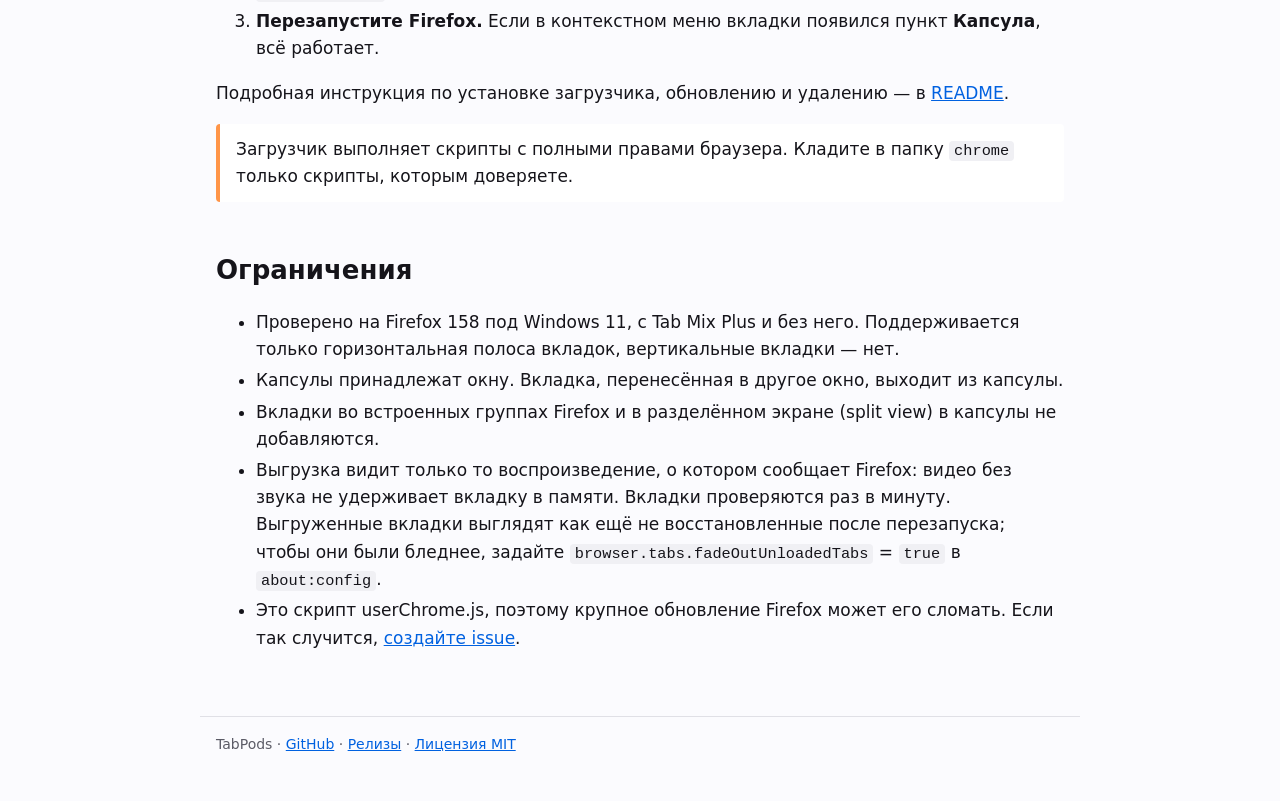
==== commit ab32b9d5: "TabPods 1.3.0: unload all tabs of a pod, keep them unloaded at startup The capsule menu gets "Unload" ====
--- a/site/ru/index.html
+++ b/site/ru/index.html
@@ -74,7 +74,8 @@
       <li>Перетаскивание: вкладка, брошенная сразу за капсулой или между вкладками капсулы, входит в неё; вытащенная наружу выходит. Между последней вкладкой капсулы и полосой следующей капсулы: если бросить ближе к этой вкладке, вкладка встанет в конец её капсулы, если ближе к полосе — останется вне капсул. Пока вкладку тянут, её подчёркивание показывает цвет капсулы, в которую она попадёт, а полосы капсул раздвигаются вместе с вкладками.</li>
       <li>Новые вкладки, открытые из вкладки капсулы, встают после капсулы, а не внутрь.</li>
       <li>9 цветов, названия (показываются во всплывающей подсказке).</li>
-      <li>Выгрузка неактивных вкладок, настраивается для каждой капсулы: вкладка, на которую не переключались и в которой не играли звук или видео 10 минут, 30 минут, 1 час или 6 часов, выгружается из памяти, в том числе закреплённая и свёрнутая. Она остаётся в капсуле и загружается снова, когда на неё переключаются. Вкладки, которые Firefox выгружать не даёт (например, <code>about:config</code> или страница, которая просит остаться из-за несохранённых данных), остаются как есть.</li>
+      <li>Выгрузка неактивных вкладок, настраивается для каждой капсулы: вкладка, на которую не переключались и в которой не играли звук или видео 10 минут, 30 минут, 1 час или 6 часов, выгружается из памяти, в том числе закреплённая и свёрнутая. Она остаётся в капсуле и загружается снова, когда на неё переключаются. После перезапуска браузера вкладки такой капсулы не загружаются, пока на них не переключатся, в том числе закреплённые (иначе закреплённые вкладки Firefox загружает при запуске). Вкладки, которые Firefox выгружать не даёт (например, <code>about:config</code> или страница, которая просит остаться из-за несохранённых данных), остаются как есть.</li>
+      <li><strong>Выгрузить все вкладки</strong> в меню капсулы выгружает сразу все вкладки капсулы, как встроенная команда Firefox <em>Выгрузить вкладку</em>. Если текущая вкладка в этой капсуле, Firefox сначала переключается на другую.</li>
       <li>Капсулы, цвета, выгрузка и свёрнутость сохраняются после перезапуска. Вкладка, восстановленная через Ctrl+Shift+T, возвращается в свою капсулу.</li>
       <li>Интерфейс на английском, русском, украинском, немецком, французском, испанском, итальянском, португальском (Бразилия), польском, японском и китайском (упрощённом и традиционном).</li>
       <li>Работает как с <a href="https://onemen.github.io/tabmixplus-docs/">Tab Mix Plus</a>, так и без него.</li>
@@ -86,7 +87,7 @@
       <li><strong>Добавить вкладки:</strong> правый клик → <strong>Капсула → Добавить в «…»</strong> или перетащите их в капсулу.</li>
       <li><strong>Убрать вкладки:</strong> правый клик → <strong>Капсула → Убрать из капсулы</strong> или вытащите их.</li>
       <li><strong>Свернуть / развернуть:</strong> клик по капсуле.</li>
-      <li><strong>Переименовать, сменить цвет, настроить выгрузку неактивных вкладок, расформировать, закрыть все вкладки капсулы, свернуть или развернуть все капсулы:</strong> правый клик по капсуле.</li>
+      <li><strong>Переименовать, сменить цвет, выгрузить вкладки или настроить их выгрузку, расформировать, закрыть все вкладки капсулы, свернуть или развернуть все капсулы:</strong> правый клик по капсуле.</li>
     </ul>
     <div class="shots">
       <img src="../images/capsule-menu.png" width="1000" height="470" alt="Контекстное меню капсулы: свернуть, переименовать, цвет, свернуть все капсулы, расформировать, закрыть вкладки">
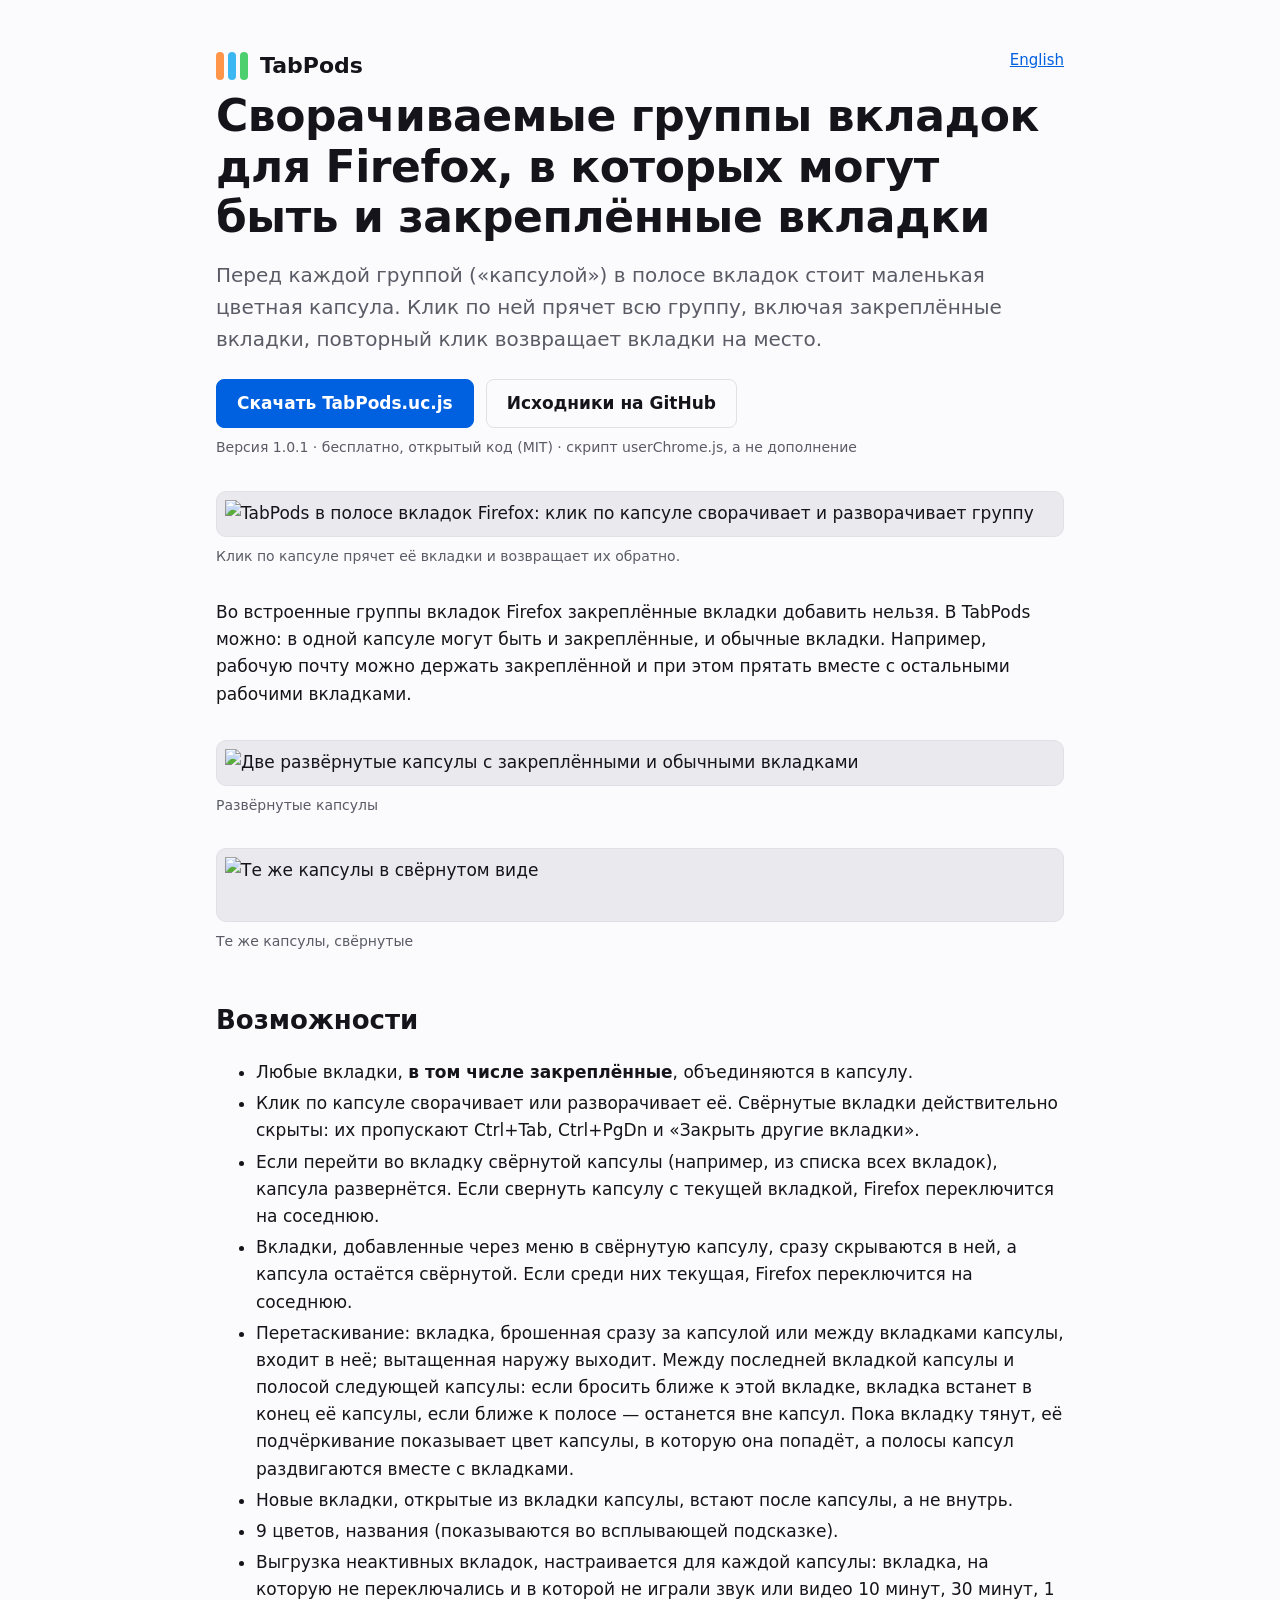
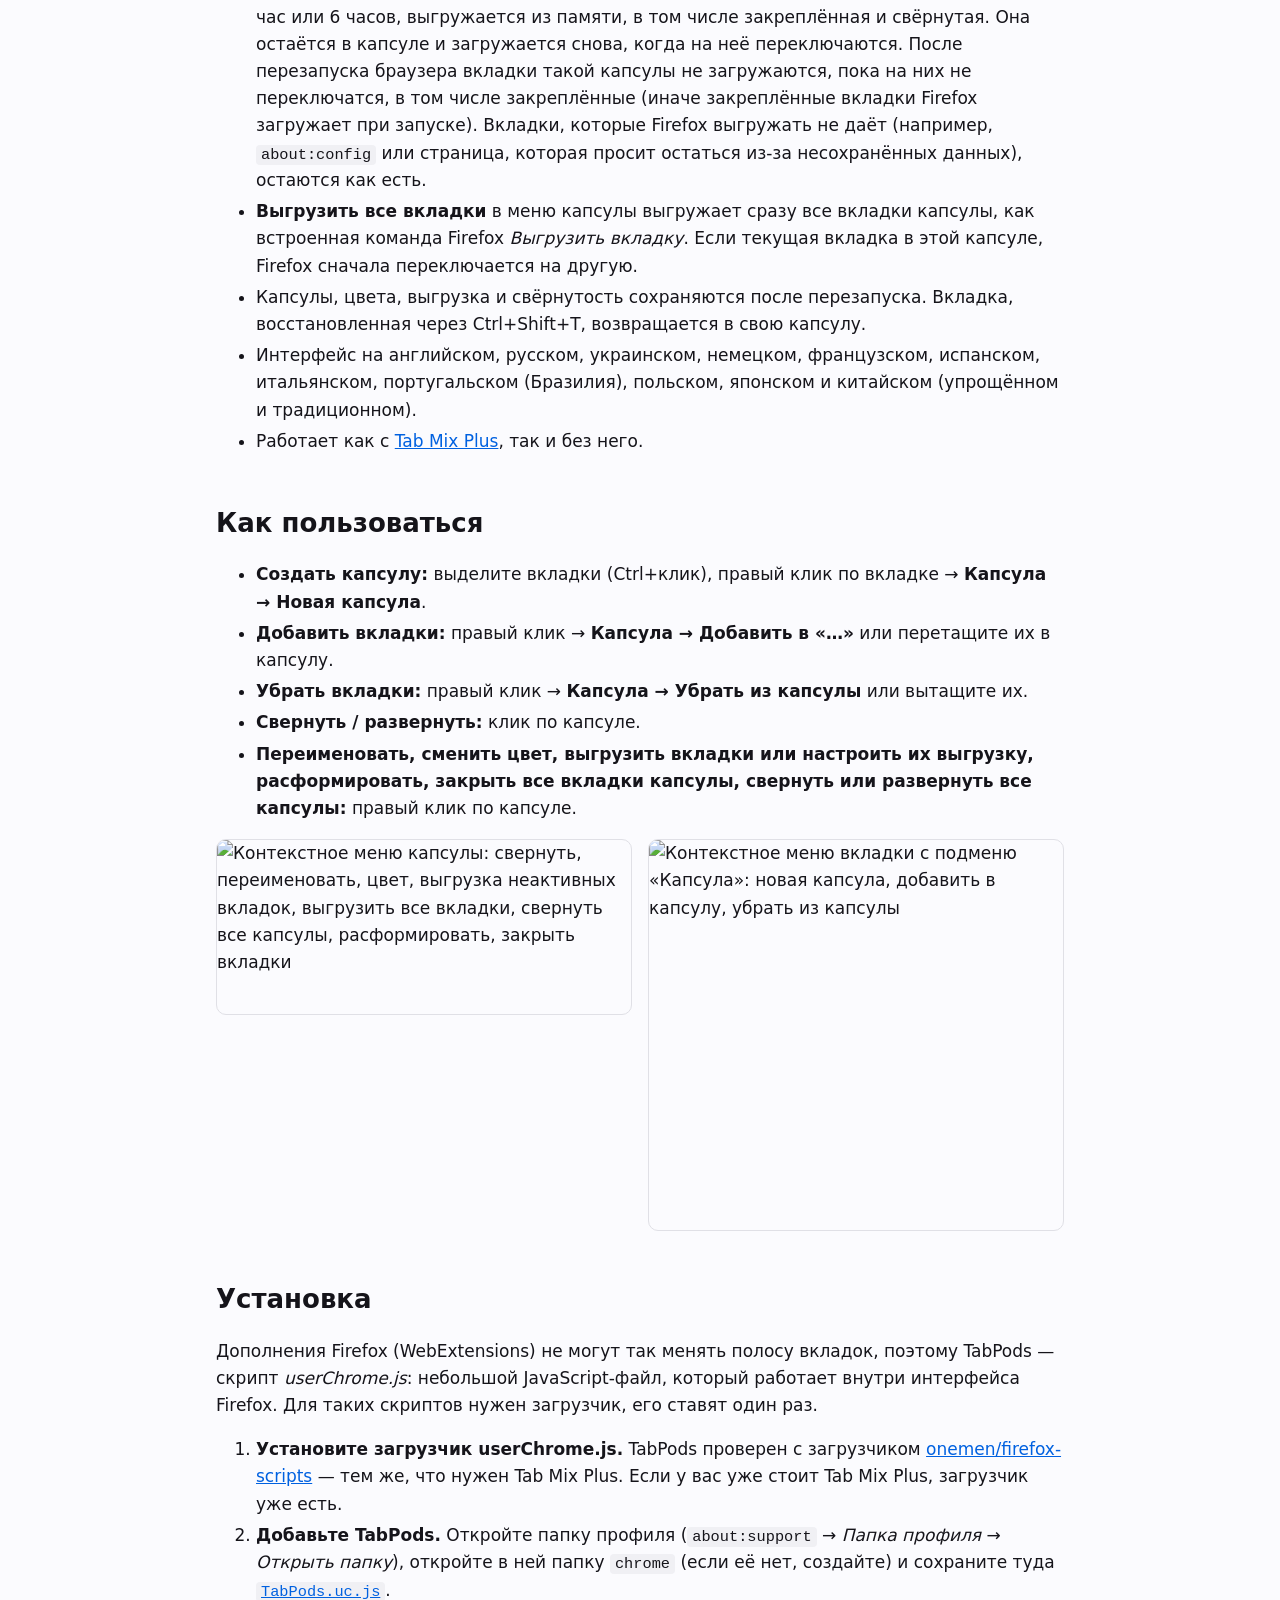
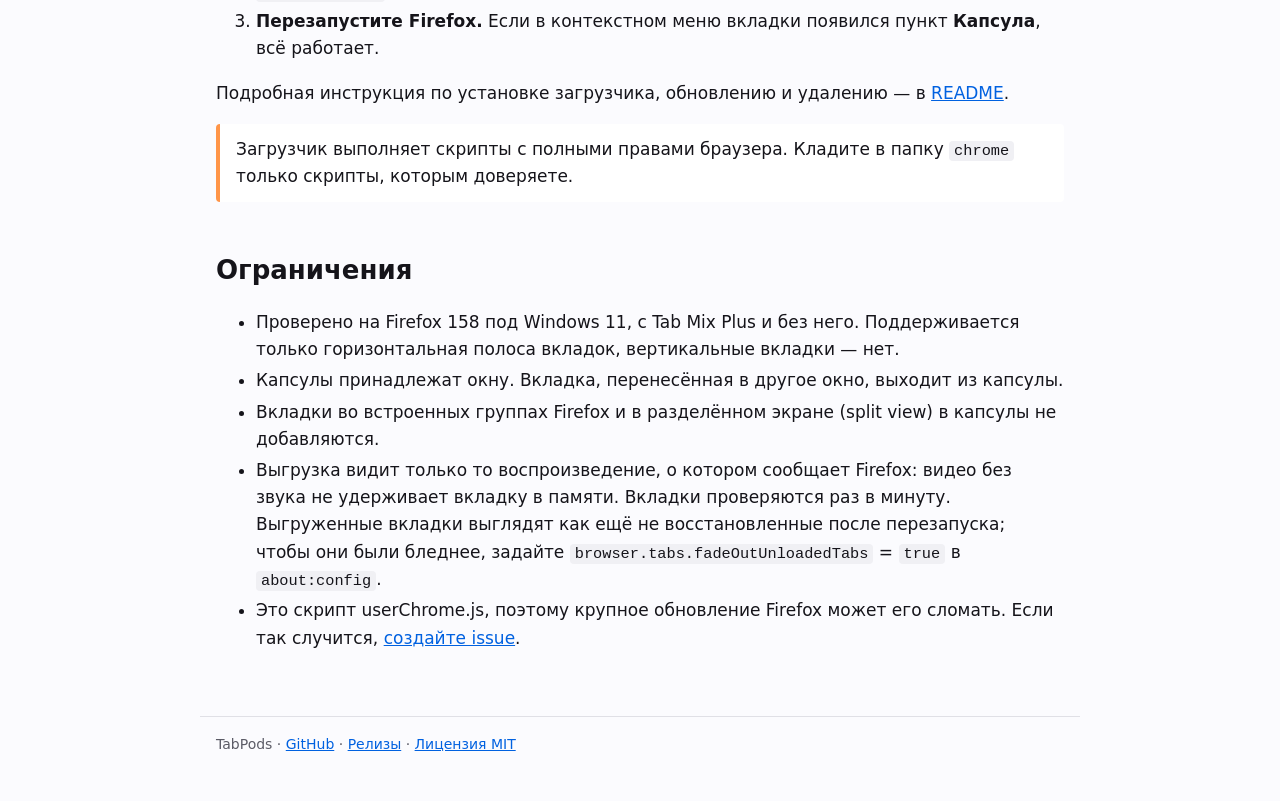
==== commit 3113c68c: "Show "Unload all tabs" in the capsule menu screenshot The screenshot is one menu item taller now, 10" ====
--- a/site/ru/index.html
+++ b/site/ru/index.html
@@ -90,7 +90,7 @@
       <li><strong>Переименовать, сменить цвет, выгрузить вкладки или настроить их выгрузку, расформировать, закрыть все вкладки капсулы, свернуть или развернуть все капсулы:</strong> правый клик по капсуле.</li>
     </ul>
     <div class="shots">
-      <img src="../images/capsule-menu.png" width="1000" height="470" alt="Контекстное меню капсулы: свернуть, переименовать, цвет, свернуть все капсулы, расформировать, закрыть вкладки">
+      <img src="../images/capsule-menu.png" width="1000" height="420" alt="Контекстное меню капсулы: свернуть, переименовать, цвет, выгрузка неактивных вкладок, выгрузить все вкладки, свернуть все капсулы, расформировать, закрыть вкладки">
       <img src="../images/tab-menu.png" width="860" height="810" alt="Контекстное меню вкладки с подменю «Капсула»: новая капсула, добавить в капсулу, убрать из капсулы">
     </div>
 
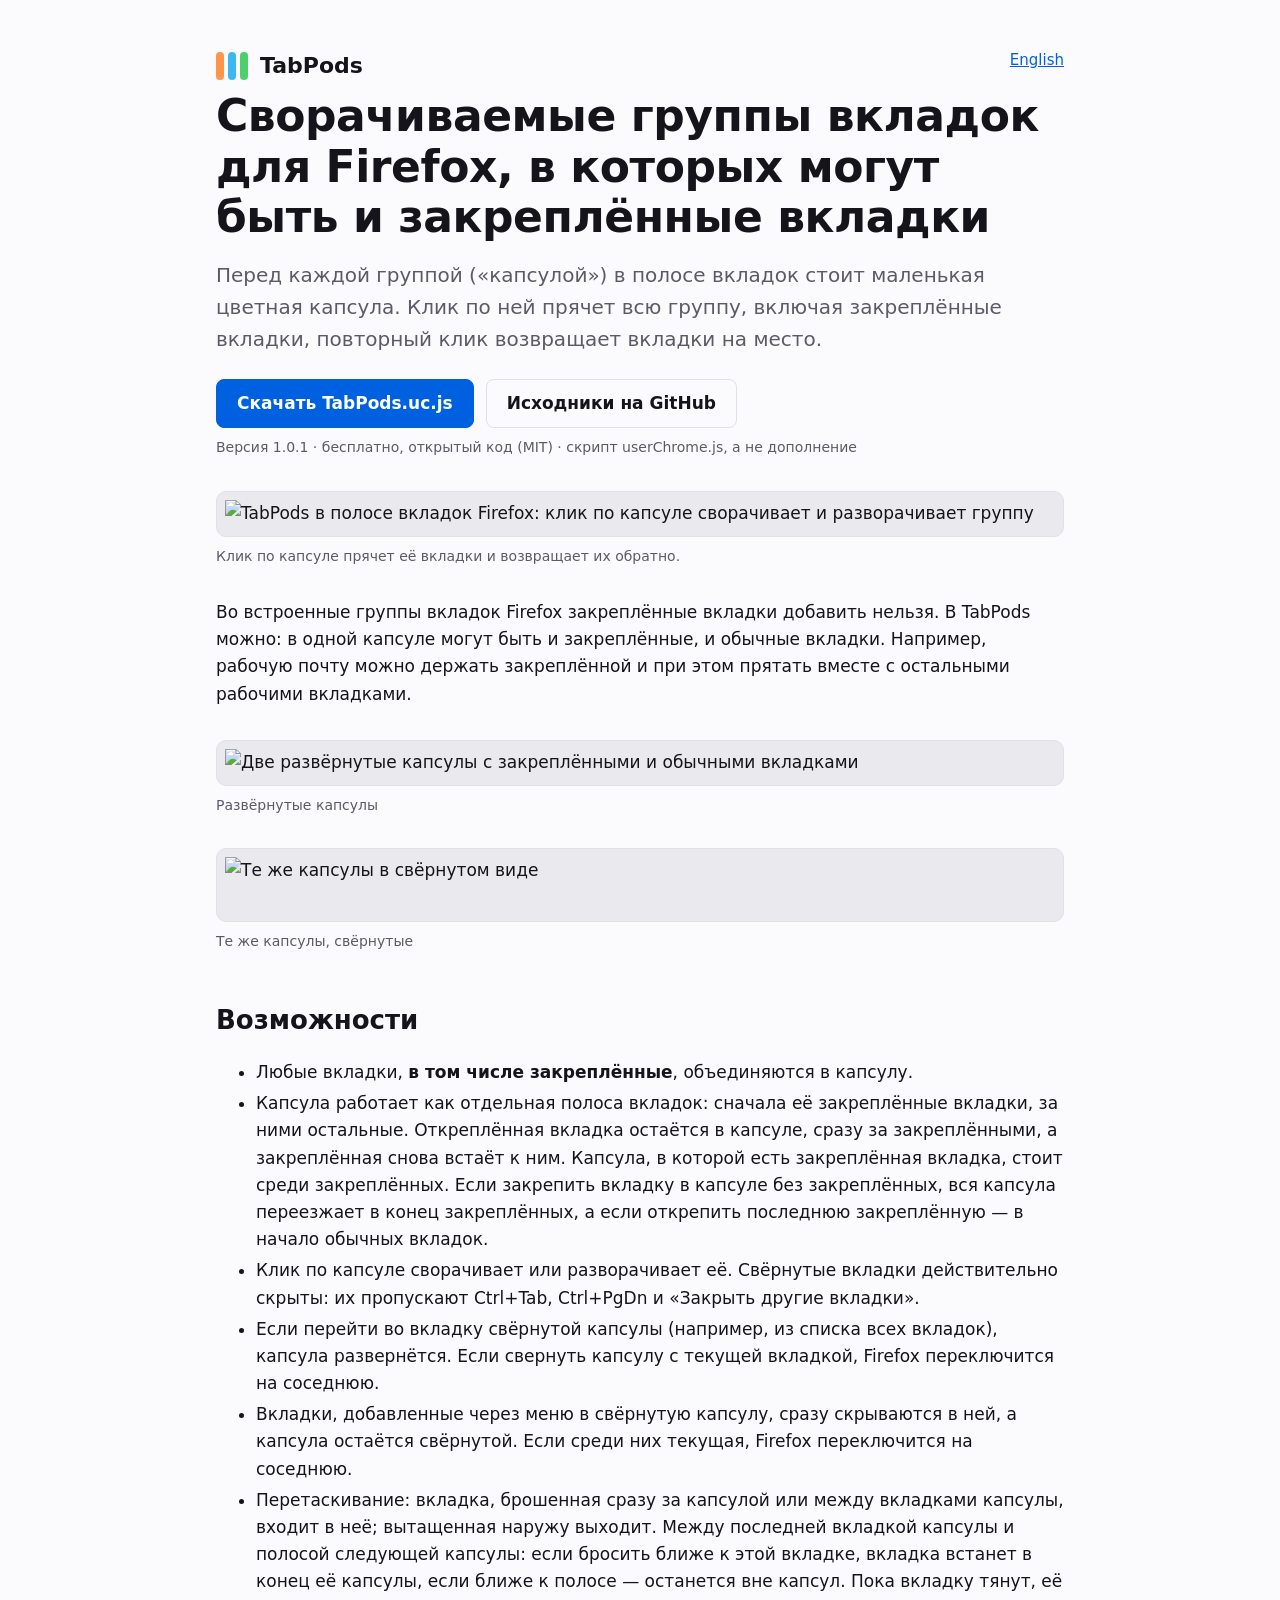
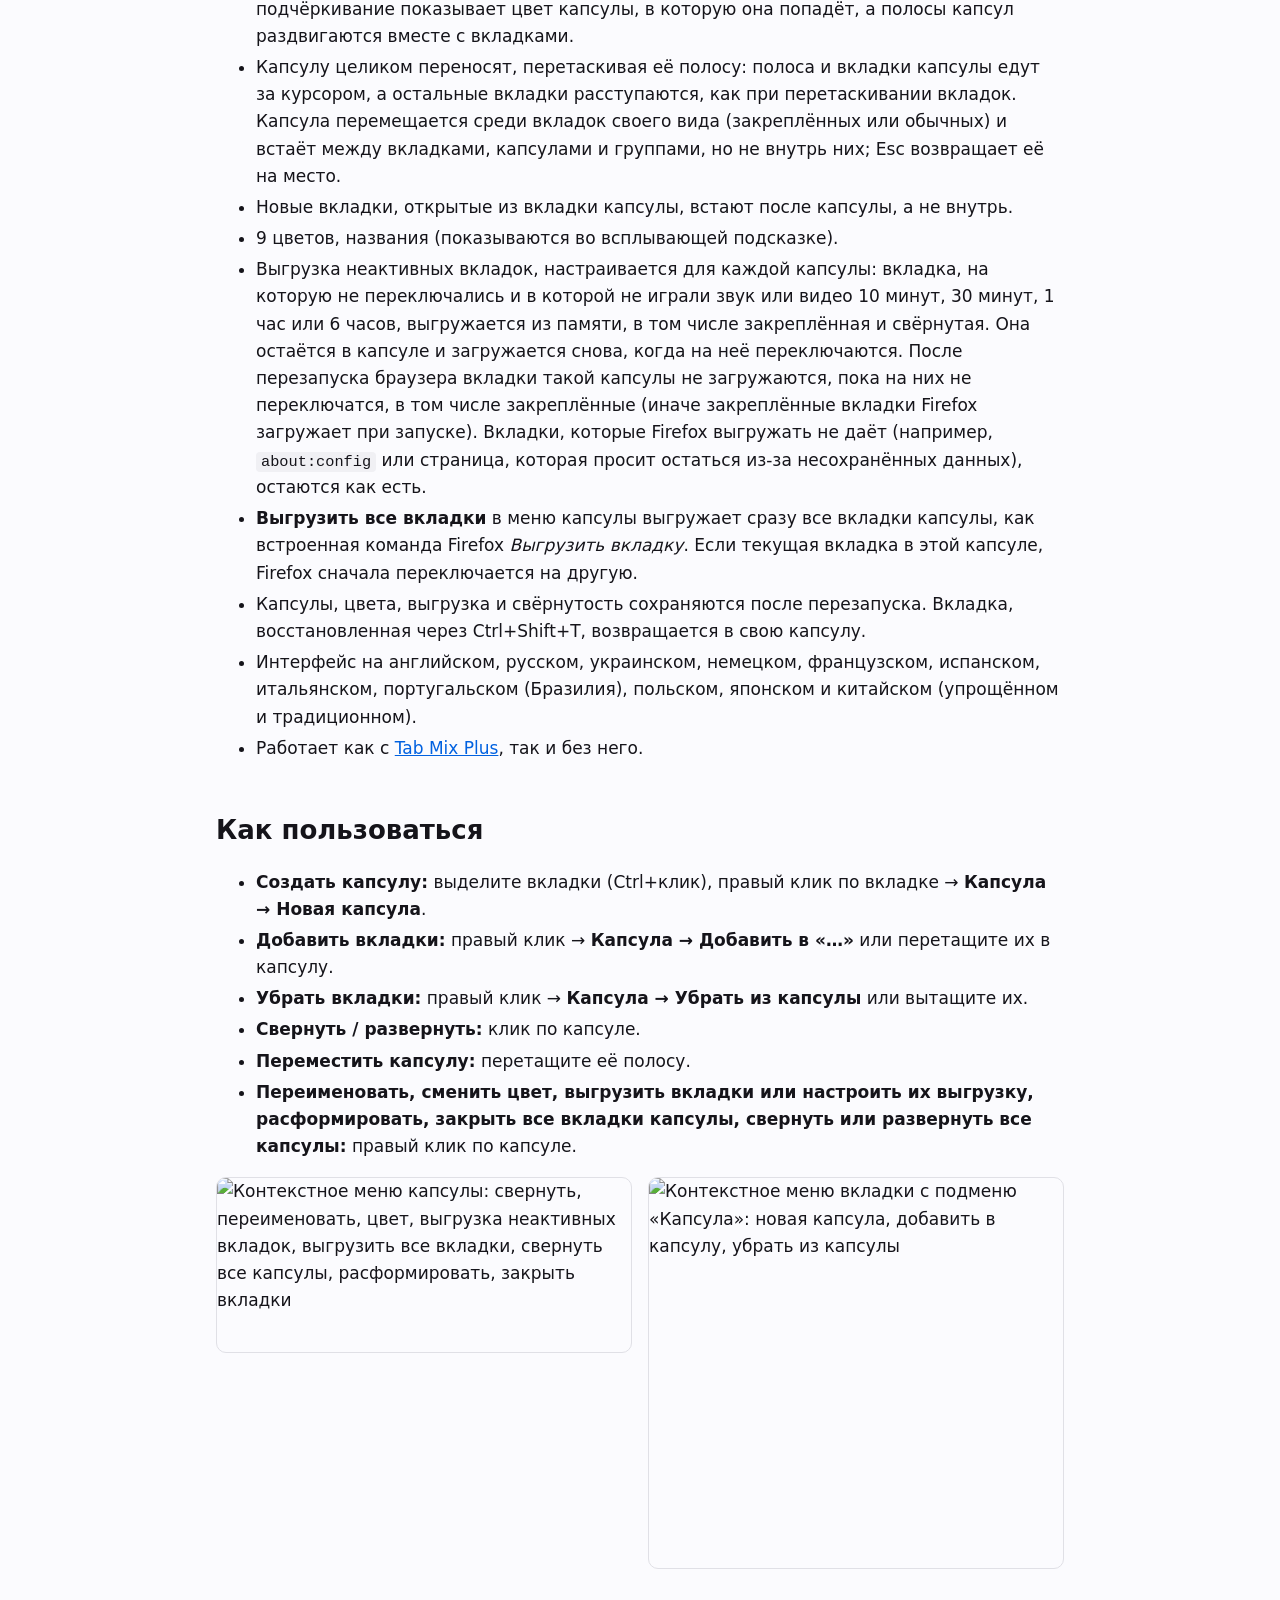
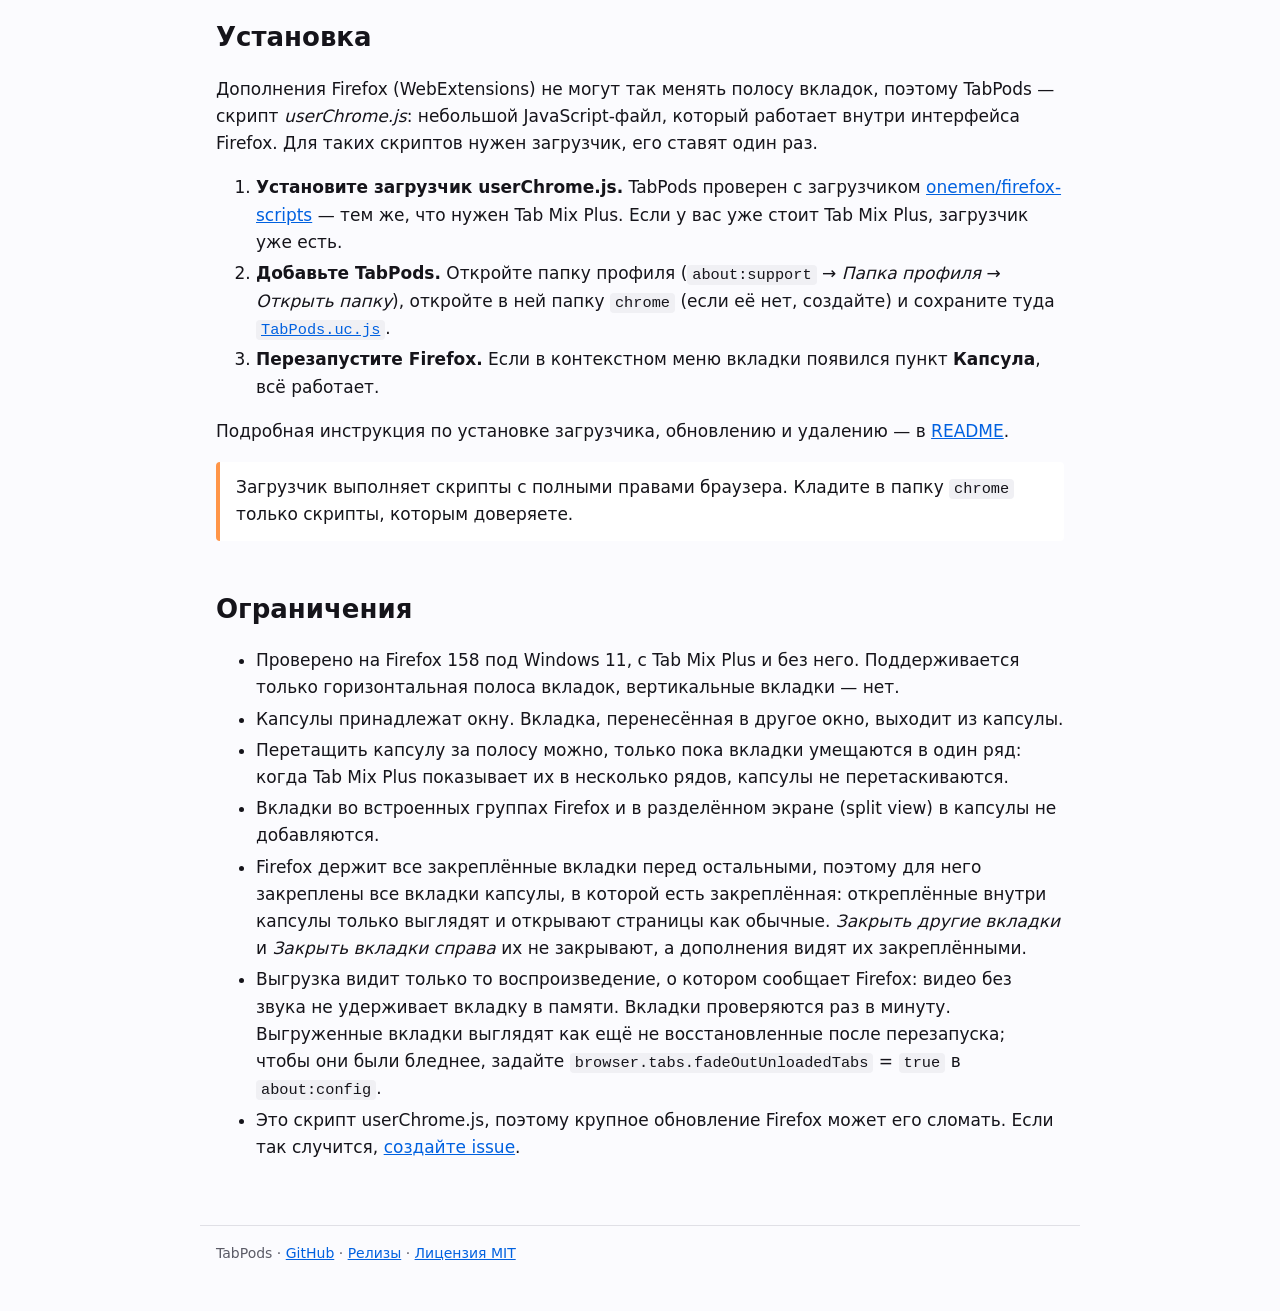
==== commit 36ac1d6d: "TabPods 1.4.0: move pods by their capsules, pods as tab strips of their own Dragging a capsule moves" ====
--- a/site/ru/index.html
+++ b/site/ru/index.html
@@ -68,10 +68,12 @@
     <h2>Возможности</h2>
     <ul>
       <li>Любые вкладки, <strong>в том числе закреплённые</strong>, объединяются в капсулу.</li>
+      <li>Капсула работает как отдельная полоса вкладок: сначала её закреплённые вкладки, за ними остальные. Откреплённая вкладка остаётся в капсуле, сразу за закреплёнными, а закреплённая снова встаёт к ним. Капсула, в которой есть закреплённая вкладка, стоит среди закреплённых. Если закрепить вкладку в капсуле без закреплённых, вся капсула переезжает в конец закреплённых, а если открепить последнюю закреплённую — в начало обычных вкладок.</li>
       <li>Клик по капсуле сворачивает или разворачивает её. Свёрнутые вкладки действительно скрыты: их пропускают Ctrl+Tab, Ctrl+PgDn и «Закрыть другие вкладки».</li>
       <li>Если перейти во вкладку свёрнутой капсулы (например, из списка всех вкладок), капсула развернётся. Если свернуть капсулу с текущей вкладкой, Firefox переключится на соседнюю.</li>
       <li>Вкладки, добавленные через меню в свёрнутую капсулу, сразу скрываются в ней, а капсула остаётся свёрнутой. Если среди них текущая, Firefox переключится на соседнюю.</li>
       <li>Перетаскивание: вкладка, брошенная сразу за капсулой или между вкладками капсулы, входит в неё; вытащенная наружу выходит. Между последней вкладкой капсулы и полосой следующей капсулы: если бросить ближе к этой вкладке, вкладка встанет в конец её капсулы, если ближе к полосе — останется вне капсул. Пока вкладку тянут, её подчёркивание показывает цвет капсулы, в которую она попадёт, а полосы капсул раздвигаются вместе с вкладками.</li>
+      <li>Капсулу целиком переносят, перетаскивая её полосу: полоса и вкладки капсулы едут за курсором, а остальные вкладки расступаются, как при перетаскивании вкладок. Капсула перемещается среди вкладок своего вида (закреплённых или обычных) и встаёт между вкладками, капсулами и группами, но не внутрь них; Esc возвращает её на место.</li>
       <li>Новые вкладки, открытые из вкладки капсулы, встают после капсулы, а не внутрь.</li>
       <li>9 цветов, названия (показываются во всплывающей подсказке).</li>
       <li>Выгрузка неактивных вкладок, настраивается для каждой капсулы: вкладка, на которую не переключались и в которой не играли звук или видео 10 минут, 30 минут, 1 час или 6 часов, выгружается из памяти, в том числе закреплённая и свёрнутая. Она остаётся в капсуле и загружается снова, когда на неё переключаются. После перезапуска браузера вкладки такой капсулы не загружаются, пока на них не переключатся, в том числе закреплённые (иначе закреплённые вкладки Firefox загружает при запуске). Вкладки, которые Firefox выгружать не даёт (например, <code>about:config</code> или страница, которая просит остаться из-за несохранённых данных), остаются как есть.</li>
@@ -87,6 +89,7 @@
       <li><strong>Добавить вкладки:</strong> правый клик → <strong>Капсула → Добавить в «…»</strong> или перетащите их в капсулу.</li>
       <li><strong>Убрать вкладки:</strong> правый клик → <strong>Капсула → Убрать из капсулы</strong> или вытащите их.</li>
       <li><strong>Свернуть / развернуть:</strong> клик по капсуле.</li>
+      <li><strong>Переместить капсулу:</strong> перетащите её полосу.</li>
       <li><strong>Переименовать, сменить цвет, выгрузить вкладки или настроить их выгрузку, расформировать, закрыть все вкладки капсулы, свернуть или развернуть все капсулы:</strong> правый клик по капсуле.</li>
     </ul>
     <div class="shots">
@@ -108,7 +111,9 @@
     <ul>
       <li>Проверено на Firefox 158 под Windows 11, с Tab Mix Plus и без него. Поддерживается только горизонтальная полоса вкладок, вертикальные вкладки — нет.</li>
       <li>Капсулы принадлежат окну. Вкладка, перенесённая в другое окно, выходит из капсулы.</li>
+      <li>Перетащить капсулу за полосу можно, только пока вкладки умещаются в один ряд: когда Tab Mix Plus показывает их в несколько рядов, капсулы не перетаскиваются.</li>
       <li>Вкладки во встроенных группах Firefox и в разделённом экране (split view) в капсулы не добавляются.</li>
+      <li>Firefox держит все закреплённые вкладки перед остальными, поэтому для него закреплены все вкладки капсулы, в которой есть закреплённая: откреплённые внутри капсулы только выглядят и открывают страницы как обычные. <em>Закрыть другие вкладки</em> и <em>Закрыть вкладки справа</em> их не закрывают, а дополнения видят их закреплёнными.</li>
       <li>Выгрузка видит только то воспроизведение, о котором сообщает Firefox: видео без звука не удерживает вкладку в памяти. Вкладки проверяются раз в минуту. Выгруженные вкладки выглядят как ещё не восстановленные после перезапуска; чтобы они были бледнее, задайте <code>browser.tabs.fadeOutUnloadedTabs</code> = <code>true</code> в <code>about:config</code>.</li>
       <li>Это скрипт userChrome.js, поэтому крупное обновление Firefox может его сломать. Если так случится, <a href="https://github.com/buinsky/TabPods/issues">создайте issue</a>.</li>
     </ul>
